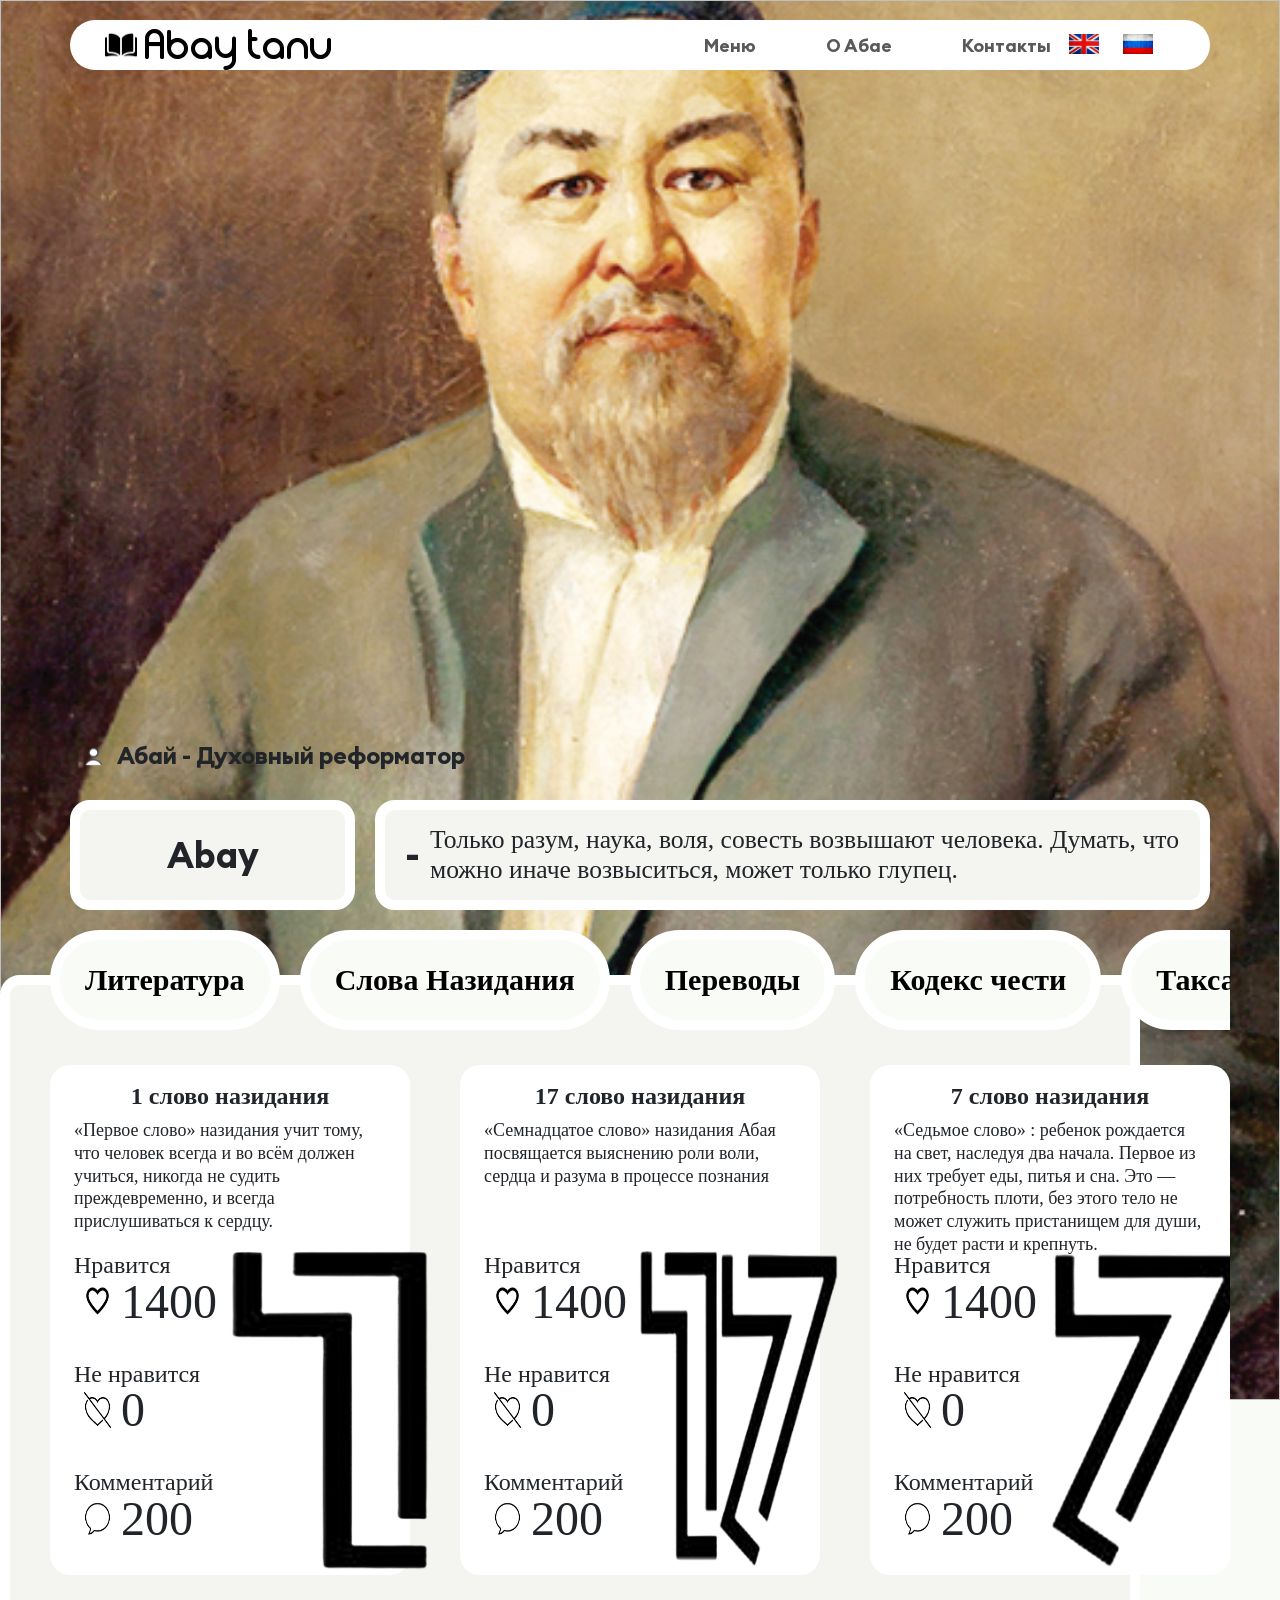
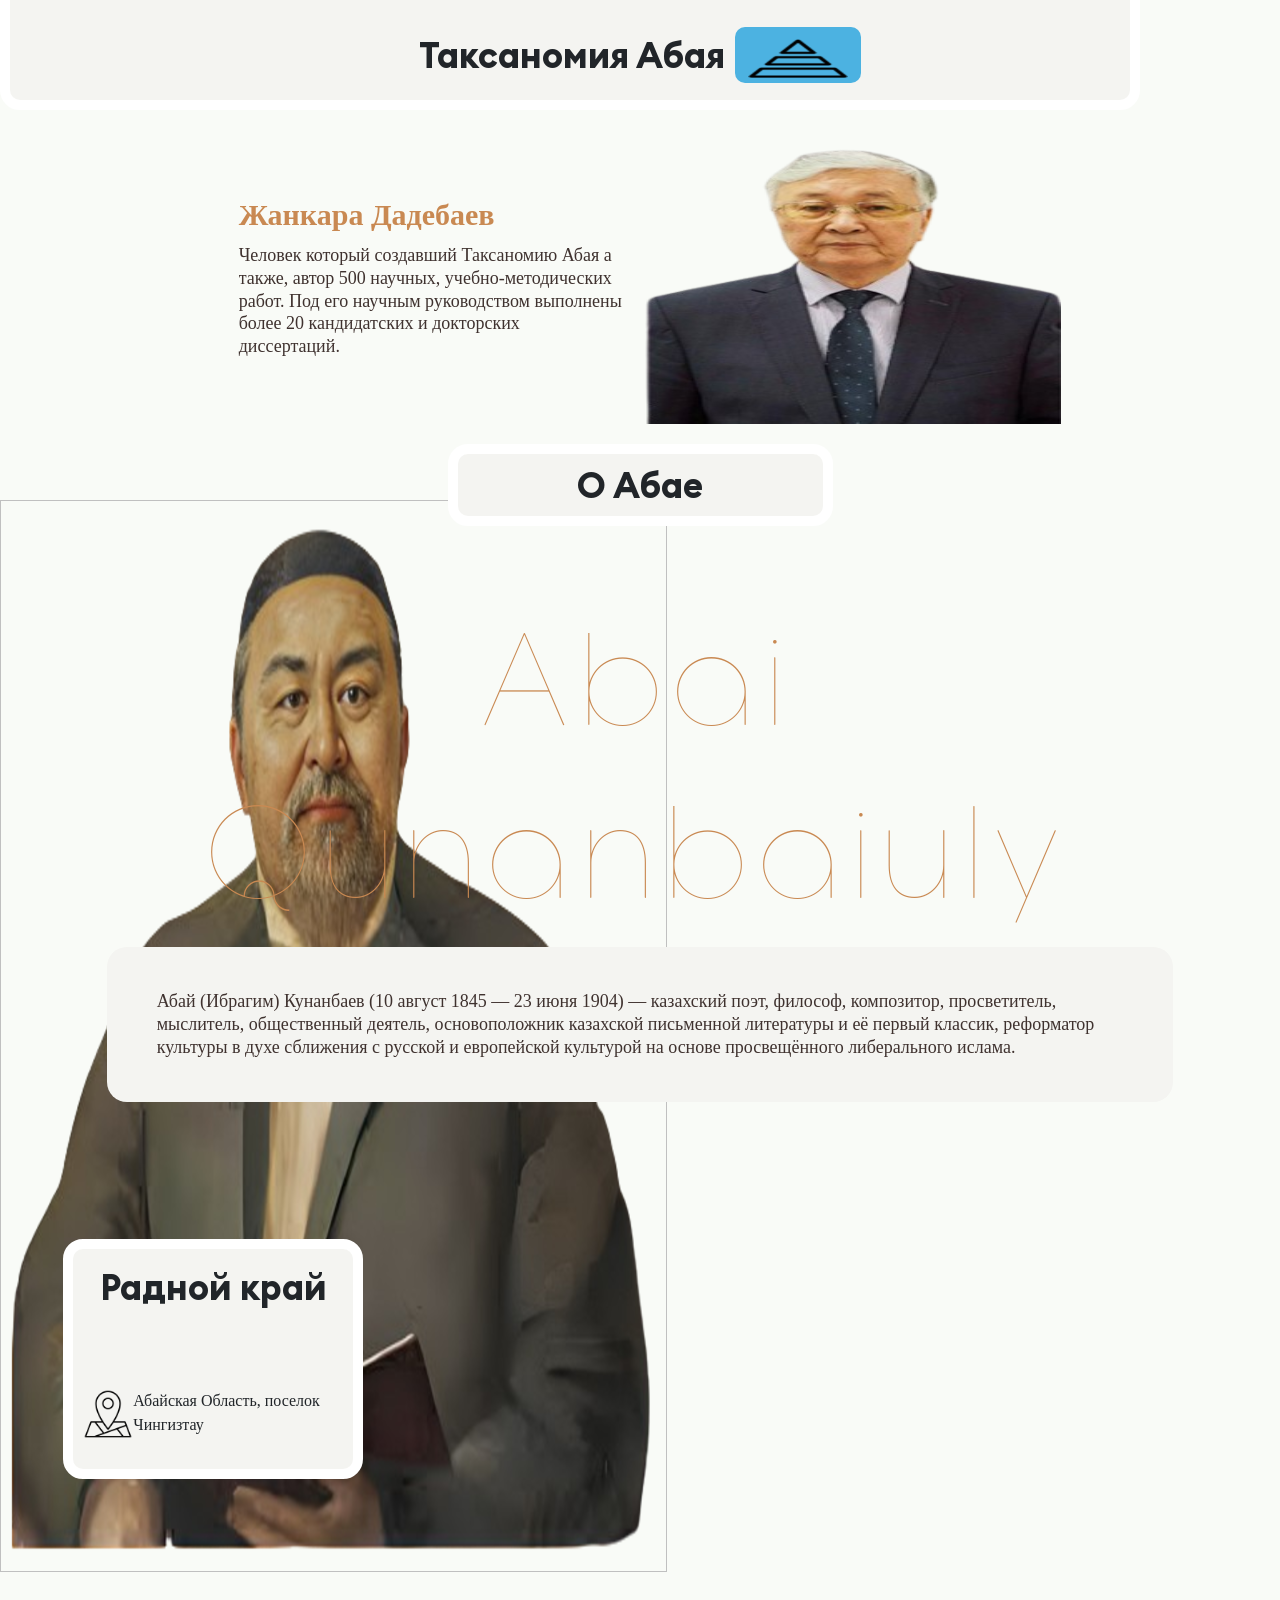
==== index.html @ 6b78b33f "Update index.html" ====
<!DOCTYPE html>
<html lang="en">

<head>
  <meta charset="UTF-8">
  
  <link href="https://cdn.jsdelivr.net/npm/bootstrap@5.1.3/dist/css/bootstrap.min.css" rel="stylesheet" integrity="sha384-1BmE4kWBq78iYhFldvKuhfTAU6auU8tT94WrHftjDbrCEXSU1oBoqyl2QvZ6jIW3" crossorigin="anonymous">
  <script src="https://cdn.jsdelivr.net/npm/bootstrap@5.1.3/dist/js/bootstrap.bundle.min.js" integrity="sha384-ka7Sk0Gln4gmtz2MlQnikT1wXgYsOg+OMhuP+IlRH9sENBO0LRn5q+8nbTov4+1p" crossorigin="anonymous"></script>
  <link rel="stylesheet" href="styles.css">

  <title>Abay tanu</title>
  <link rel="icon" href="images/_logo_.png" type="image/x-icon">
  <link rel="shortcut icon" href="images/_logo_.png" type="image/x-icon">
</head>

<body>
  <header>
    <div class="container">
      <nav class="navbar navbar-expand-lg navbar-light">
        <a class="navbar-brand" href="#">
          <img
            class="d-inline-block align-text-top icon"
            src="images/bubbles.png"
            width="32.4" height="30">
            Abay tanu
        </a>
        <button
          class="navbar-toggler"
          type="button"
          data-bs-toggle="offcanvas"
          data-bs-target="#offcanvasNavbar"
          aria-controls="offcanvasNavbar"
          aria-expanded="false"
          aria-label="Toggle navigation"
          >
          <span class="navbar-toggler-icon"></span>
        </button>
        <div class="offcanvas offcanvas-end" tabindex="-1" id="offcanvasNavbar" aria-labelledby="offcanvasNavbarLabel">
              <div class="offcanvas-header">
                <h5 class="offcanvas-title" id="offcanvasNavbarLabel">Home</h5>
                <button
                  type="button"
                  class="btn-close text-reset"
                  data-bs-dismiss="offcanvas"
                  aria-label="Close"
                >
                </button>
              </div>
              <div class="offcanvas-body">
                <ul class="navbar-nav justify-content-end flex-grow-1 pe-3">
                  <li class="nav-item">
                    <a class="lang nav-link" href="javascript:FunMenuBtn()" id="Menu">Меню</a>
                  </li>
                  <li class="nav-item">
                    <a class="lang nav-link" href="javascript:FunAboutUsBtn()" id="About">О Абае</a>
                  </li>
                  <li class="nav-item">
                    <a class="lang nav-link" href="javascript:FunContacts()" id="Contacts">Контакты</a>
                  </li>
                  <li class="header-item"><button class="translate" id="En" onclick="changeLang(En);"><img src="images/british flag.jpg" height="20px" width="30px"></button></li>
                  <li class="header-item"><button class="translate" id="Ru" onclick="changeLang(Ru);"><img src="images/russian flag.jpg" height="20px" width="30px"></button></li>
                </ul>
              </div>
            </div>
      </nav>
    </div>
    <button type="button" class="btn btn-circle btn-xl" onclick="topFunction()" id="ScrollToTopBtn" ><img src="images/arrow-removebg-preview.png" id="arrow"></button>
  </header>
  <img id="intro-bg">
  <img id="handboba">
  <!--<img id="blob1">
  <img id="blob2">-->
  <main class="margin-b-20">
    <div class="container">
      <div class="d-flex flex-row align-items-center margin-b-20 padding-10">
        <img class="" src="images/bubble_tea.png" width="27px" height="27px">
        <h2 class="lang" id="body_title">Абай - Духовный реформатор</h2>
      </div>
      <div class="d-flex flex-row justify-content-start margin-b-20" style="top: 70px;">
        <h1 class="box col-md-3 d-flex align-items-center justify-content-center padding-0-20 margin-r-20" 	style="height: 110px;" id="Menu"><div class="lang" id="Menu2">Abay</div></h1>
        <div class="box row align-items-center justify-content-between w-100 padding-0-20" style="height: 110px;">
          <div style="display: flex; justify-content: space-between; align-items: center;">
            <div style="display: flex;" id="MyDiv">
              <h1 class="lang" id="now">-</h1><h1 class="lang" id="closed"></h1><h1 class="lang" id="open"></h1>
            </div>
            <h4 class="lang" id="open_hours" style="font-size: 2vw;">Только разум, наука, воля, совесть возвышают человека. Думать, что можно иначе возвыситься, может только глупец.</h4>
          </div>
        </div>
        </div>
      </div>
      <div class="margin-b-20" id="menu_panel">
        <div class="d-flex flex-column align-items-star" style="padding: 0 50px;">
          <div class="d-flex flex-row align-items-start order-0 flex-grow-0 align-self-stretch overflow-scroll margin-b-20">
            <button class="lang text-decoration-none d-flex flex-grow-0 flex-shrink-0 align-items-center text-center button_menu margin-r-20" id="button_NP" type="button">Литература</button>
            <button class="lang text-decoration-none d-flex flex-grow-0 flex-shrink-0 align-items-center text-center button_menu margin-r-20" id="button_MT" type="button">Слова Назидания</button>
            <button class="lang text-decoration-none d-flex flex-grow-0 flex-shrink-0 align-items-center text-center button_menu margin-r-20" id="button_BD" type="button">Переводы</button>
            <button class="lang text-decoration-none d-flex flex-grow-0 flex-shrink-0 align-items-center text-center button_menu margin-r-20" id="button_S" type="button">Кодекс чести</button>
            <button class="lang text-decoration-none d-flex flex-grow-0 flex-shrink-0 align-items-center text-center button_menu margin-r-20" id="button_IT" type="button">Таксаномия</button>
            <button class="lang text-decoration-none d-flex flex-grow-0 flex-shrink-0 align-items-center text-center button_menu" id="button_C" type="button">Интересные факты</button>
          </div>
          <ul class="w-100 overflow-scroll d-flex flex-row align-items-start margin-b-20 flex-grow-0 flex-shrink-0 order-1 align-self-stretch" style="height: 550px; padding: 15px 0">
              <li class="position-relative d-flex flex-column align-items-start item" id="i0">
                <div class="item_details">
                  <h1 class="position-relative align-items-center text-center flex-grow-1 flex-shrink-0 align-self-stretch order-0 name_of_item">1 слово назидания</h1>
                  <p class="position-relative flex-grow-0 flex-shrink-0 align-self-stretch order-1 description_of_item">«Первое слово» назидания учит тому, что человек всегда и во всём должен учиться, никогда не судить преждевременно, и всегда прислушиваться к сердцу.</p>
                </div>
                <div class="position-relative d-flex flex-row align-items-start flex-grow-1 flex-shrink-0 order-1" width="312" height="306">
                  <div class="item_price">
                    <div class="price_details" id="large">
                      <h4 class="text"><div class="lang" id="size_l1">Нравится</div></h4>
                      <h1 class="price"><img id="tenge_image" src="images/tenge_image1.png" height="36" width="27">1400</h1>
                    </div>
                    <div class="price_details" id="medium">
                      <h4 class="text"><div class="lang" id="size_m1">Не нравится</div></h4>
                      <h1 class="price"><img id="tenge_image" src="images/tenge_image2.png" height="36" width="27">0</h1>
                    </div>
                    <div class="price_details" id="bubbles">
                      <h4 class="text"><div class="lang" id="size_b3"><div class="lang" id="size_b3">Комментарий</div></h4>
                      <h1 class="price"><img id="tenge_image" src="images/tenge_image3.png" height="36" width="27">200</h1>
                    </div>
                  </div>
                  <img class="item_image" src="images/item_image1.png" width="200" height="320">
                </div>
              </li>
              <li class="position-relative d-flex flex-column align-items-start item" id="i1">
                <div class="item_details">
                  <h1 class="position-relative align-items-center text-center flex-grow-1 flex-shrink-0 align-self-stretch order-0 name_of_item">17 слово назидания</h1>
                  <p class="position-relative flex-grow-0 flex-shrink-0 align-self-stretch order-1 description_of_item">«Семнадцатое слово» назидания Абая посвящается выяснению роли воли, сердца и разума в процессе познания</p>
                </div>
                <div class="position-relative d-flex flex-row align-items-start flex-grow-1 flex-shrink-0 order-1" width="312" height="306">
                  <div class="item_price">
                    <div class="price_details" id="large">
                      <h4 class="text"><div class="lang" id="size_l1">Нравится</div></h4>
                      <h1 class="price"><img id="tenge_image" src="images/tenge_image1.png" height="36" width="27">1400</h1>
                    </div>
                    <div class="price_details" id="medium">
                      <h4 class="text"><div class="lang" id="size_m1">Не нравится</div></h4>
                      <h1 class="price"><img id="tenge_image" src="images/tenge_image2.png" height="36" width="27">0</h1>
                    </div>
                    <div class="price_details" id="bubbles">
                      <h4 class="text"><div class="lang" id="size_b3"><div class="lang" id="size_b3">Комментарий</div></h4>
                      <h1 class="price"><img id="tenge_image" src="images/tenge_image3.png" height="36" width="27">200</h1>
                    </div>
                  </div>
                  <img class="item_image" src="images/item_image17.png" width="200" height="320">
                </div>
              </li>
              <li class="position-relative d-flex flex-column align-items-start item" id="i2">
                <div class="item_details">
                  <h1 class="position-relative align-items-center text-center flex-grow-1 flex-shrink-0 align-self-stretch order-0 name_of_item">7 слово назидания</h1>
                  <p class="position-relative flex-grow-0 flex-shrink-0 align-self-stretch order-1 description_of_item">«Седьмое слово» : ребенок рождается на свет, наследуя два начала. Первое из них требует еды, питья и сна. Это — потребность плоти, без этого тело не может служить пристанищем для души, не будет расти и крепнуть.</p>
                </div>
                <div class="position-relative d-flex flex-row align-items-start flex-grow-1 flex-shrink-0 order-1" width="312" height="306">
                  <div class="item_price">
                    <div class="price_details" id="large">
                      <h4 class="text"><div class="lang" id="size_l1">Нравится</div></h4>
                      <h1 class="price"><img id="tenge_image" src="images/tenge_image1.png" height="36" width="27">1400</h1>
                    </div>
                    <div class="price_details" id="medium">
                      <h4 class="text"><div class="lang" id="size_m1">Не нравится</div></h4>
                      <h1 class="price"><img id="tenge_image" src="images/tenge_image2.png" height="36" width="27">0</h1>
                    </div>
                    <div class="price_details" id="bubbles">
                      <h4 class="text"><div class="lang" id="size_b3"><div class="lang" id="size_b3">Комментарий</div></h4>
                      <h1 class="price"><img id="tenge_image" src="images/tenge_image3.png" height="36" width="27">200</h1>
                    </div>
                  </div>
                  <img class="item_image" src="images/item_image7.png" width="200" height="320">
                </div>
              </li>
              <li class="position-relative d-flex flex-column align-items-start item" id="i3">
                <div class="item_details">
                  <h1 class="position-relative align-items-center text-center flex-grow-1 flex-shrink-0 align-self-stretch order-0 name_of_item">31 слово назидания</h1>
                  <p class="position-relative flex-grow-0 flex-shrink-0 align-self-stretch order-1 description_of_item">«Тридцать первое слово» назидание рассказывает нам о сути теории поэтапного формирования памяти. Формирование памяти он обусловливает важностью для развития памяти, речи, хорошей учебы</p>
                </div>
                <div class="position-relative d-flex flex-row align-items-start flex-grow-1 flex-shrink-0 order-1" width="312" height="306">
                  <div class="item_price">
                    <div class="price_details" id="large">
                      <h4 class="text"><div class="lang" id="size_l1">Нравится</div></h4>
                      <h1 class="price"><img id="tenge_image" src="images/tenge_image1.png" height="36" width="27">1400</h1>
                    </div>
                    <div class="price_details" id="medium">
                      <h4 class="text"><div class="lang" id="size_m1">Не нравится</div></h4>
                      <h1 class="price"><img id="tenge_image" src="images/tenge_image2.png" height="36" width="27">0</h1>
                    </div>
                    <div class="price_details" id="bubbles">
                      <h4 class="text"><div class="lang" id="size_b3"><div class="lang" id="size_b3">Комментарий</div></h4>
                      <h1 class="price"><img id="tenge_image" src="images/tenge_image3.png" height="36" width="27">200</h1>
                    </div>
                  </div>
                  <img class="item_image" src="images/item_image31.png" width="200" height="320">
                </div>
              </li>
          </ul>
          <div class="margin-b-20 w-100 d-flex flex-row justify-content-center align-items-center flex-grow-0 flex-shrink-0 order-2 align-self-stretch" style="height: 70px;">
            <h1 class="lang" id="order">Таксаномия Абая</h1>
            <a class="d-flex" id="wolt" href="https://www.kaznu.kz/ru/3/news/one/28713/" target="_blank"><img src="images/wolt_logo.png" width="100px" height="46.13px"></a>
          </div>
        </div>
        <div class="container" id="menu_back"></div>
      </div>
      <div class="row w-100 d-flex  flex-row justify-content-center align-items-center margin-b-20">
        <div class="col-lg-4 d-flex flex-column align-items-stretch flex-grow-0 flex-shrink-0 order-0 align-slef-stretch padding-0-20">
          <h1 class="lang bonus_title flex-grow-1 flex-shrink-0 order-0" id="event">Жанкара Дадебаев</h1>
          <p class="lang flex-grow-1 flex-shrink-0 order-1 bonus_description" style="color: #3F322F!important;" id="event_des"> Человек который создавший Таксаномию Абая а также, автор 500 научных, учебно-методических работ. Под его научным руководством выполнены более 20 кандидатских и докторских диссертаций.</p>
        </div>
        <img class="col-lg-4 flex-grow-0 flex-shrink-0 order1" src="images/bonus_card.png" style="width: 416px!important; height: 294px!important;">
      </div>
      <div class="w-100 margin-b-20" style="min-height: 660px;">
        <h1 class="row box d-flex justify-content-center align-items-center mx-auto" style="width: 385px; height: 82px;"><div class="lang" id="AboutUs" style="text-align: center;">О Абае</div></h1>
        <div class="row justify-content-center">
          <h2 class="col-md-10 d-flex flex-row justify-content-center align-items-center text-center" id="slogan">Abai <br> Qunanbaiuly</h2>
          <p class="col-md-10 d-flex flex-row justify-content-center align-items-center" id="about_us_text">
            Абай (Ибрагим) Кунанбаев (10 август 1845 — 23 июня 1904) — казахский поэт, философ, композитор, просветитель, мыслитель, общественный деятель, основоположник казахской письменной литературы и её первый классик, реформатор культуры в духе сближения с русской и европейской культурой на основе просвещённого либерального ислама.</p>
        </div>
      </div>
      <div class="row margin-b-20" id="contacts_panel">
        <div class="col-md-4 position-absolute d-flex flex-column justify-content-center h-100 align-items-center">
          <div class="d-flex flex-column justify-content-between align-items-center box" id="contacts_box">
            <h1 class="d-flex align-items-center flex-grow-0 flex-shrink-0 order-0 align-self-stretcg"><div class="lang" id="Contacts2">Радной край</div></h1>
            <div class="d-flex flex-column align-items-start flex-grow-0 flex-shrink-0 order-1 align-self-stretch">
              <div class="d-flex flex-row align-tems-center flex-grow-0 flex-shrink-0 order-0 align-slef-stretch margin-b-10">
                <img src="images/location.png" width="50" height="50">
                <p class="lang d-flex align-items-center flex-grow-1 order-1 align-self-stretch margin-l-20"><div class="lang" id="adress">Абайская Область, поселок Чингизтау</div></p>
              </div>
              <div class="d-flex flex-row justify-content-center align-items-center flex-grow-0 flex-shrink-0 order-0 align-self-stretch links">
                </div>
              </div>
            </div>
          </div>
        </div>
        <div class="row h-100  overflow-scroll" style="padding-left: 19%;">
          <iframe class="col-md-10"  style="border-radius: 20px;"
                  src="https://yandex.com/map-widget/v1/?um=constructor%3A3c3992d9676e92a17d457e560ae1c58bcb4f4e44032980e55b2a85c342c6e9cd&amp;source=constructor"
          </iframe>
        </div>
      </div>
    </div>
  </main>
  <footer>
    <div class="container">
      <hr id="line1">
      <div class="row d-flex flex-row justify-content-between align-items-center flex-grow-0 flex-shrink-0 order-1 align-self-stretch" style="padding: 0px 41px;">
        <div class="col-lg-4 d-flex flex-column justify-content-between flex-grow-1 flex-shrink-0 order-0 align-self-stretch">
          <a class="flex-grow-0 flex-shrink-0 order-0 brand margin-b-20" href="#">
            <img
              class="d-inline-block align-text-top icon"
              src="images/bubbles-hover.png"
              width="32.4" height="30">
              boba
          </a>
          <div class="d-flex flex-row align-items-center">
            <h2 class="lang" id="inst">Follow us</h2>
            <div class="d-flex flex-row justify-content-between align-items-center flex-grow-0 flex-shrink-0 order-1 align-self-stretch margin-l-20">
              <a class="footer_link"  href="https://www.instagram.com/bobateakz/" target="_blank">
                <img class="footer_icon_link" src="images/instagram.png">
              </a>
            </div>
          </div>
        </div>
        <div class="col-lg-auto row d-flex flex-row justify-content-between align-items-start flex-grow-1 flex-shrink-0 order-1 align-self-stretch">
          <div class="col-md-4 padding-10">
            <h3 class="lang options_title" id="op_hours">Opening hours</h3>
            <div class="options">
              <h4 class="option">
                <div>
                <div class="lalng" id="open_days">Every day</div></br>11:00 - 22:00
                </div>
              </h4>
            </div>
          </div>
          <div class="col-md-4 padding-10">
            <h3 class="lang options_title" id="Contacts3">Contacts</h3>
            <div class="options">
              <h4 class="lang option" id="map">Map</h4>
              <h4 class="option">+7 777 777 77 77</h4>
            </div>
          </div>
          <div class="col-md-4 padding-10">
            <h3 class="lang options_title" id="products">Products</h3>
            <div class="options">
              <h4 class="lang option" id="Menu3">Menu</h4>
              <h4 class="lang option" id="bonuses">Bonuses</h4>
            </div>
          </div>
        </div>
      </div>
      <hr id="line1">
      <h4 class="text-center flex-grow-0 flex-shrink-0 order-3 margin-b-20">Copyright 2022 © boba.kz</h4>
    </div>
    <!--<button style="width: 70px; height: 60px; color: blueviolet;" onclick="doAnything()">Time</button>-->
  </footer>
  <script src="bobajs.js"></script>
  <script src="local.js"></script>
</body>

</html>
---- styles.css ----
@font-face {
	font-family: 'Euclid Circular B';
	src: url(fonts/euclid-circular-b-cufonfonts/Euclid-Circular-B-Bold.ttf) format("truetype");
	font-weight: bold;
	font-style: normal;
}
@font-face {
	font-family: 'Euclid Circular B';
	src: url(fonts/euclid-circular-b-cubonfonts/Euclid-Circular-B-Regular.ttf) format("truetype");
	font-weight: normal;
	font-style: normal;
}
@font-face {
	font-family: 'Euclid Circular B';
	src: url(fonts/euclid-circular-b-cubonfonts/Euclid-Circular-B-SemiBold.ttf) format("truetype");
	font-weight: 600;
	font-style: normal;
}
@font-face {
	font-family: 'Antipasto Pro';
	src: url(fonts/antipasto-pro-cufonfonts-webfont/AntipastoPro-Hairline_trial.woff) format("woff");
	font-weight: 100;
	font-style: normal;
}
@font-face {
	font-family: 'Simple tfb';
	src: url(fonts/simple-tfb.ttf) format("truetype");
	font-weight: normal;
	font-style: normal;
}
h1, h2, h3, h4, h5, h6 {
	margin: 0;
}
h1 {
	font-family: Euclid Circular B;
	font-style: normal;
	font-weight: bold;
	font-size: 36px;
	line-height: 36px;
}
h2 h3 h4{
	font-family: Euclid Circular B;
	font-style: normal;
	font-weight: 600;
	font-size: 18px;
	line-height: 22.82px;
}
ul {
	margin: 0;
	padding: 0;
}
p {
	padding: 0;
	margin: 0;
	font-family: Euclid Circular B;
	font-style: normal;
	font-weight: normal;
	font-size: 18px;
	line-height: 22.82px;
}
/* Custom */
.box {
	background: #F4F4F1;
	box-sizing: border-box;
	border: 10px solid #FFFFFF;
	border-radius: 20px;
}
.margin-b-20 {
	margin-bottom: 20px;
}
.margin-b-10 {
	margin-bottom: 10px;
}
.margin-r-20 {
	margin-right: 20px;
}
.margin-l-20 {
	margin-left: 20px;
}

/* Bootstrap */
.container, .container-fluid, .container-lg, .container-md, .container-sm, .container-xl, .container-xxl {
    width: 100%;
    padding-right: 0;
    padding-left: 0;
    margin-right: auto;
    margin-left: auto;
}
.row>* {
    padding-right: 0;
    padding-left: 0;
}
.row {
    margin-right: 0;
    margin-left: 0;
}
.overflow-scroll::-webkit-scrollbar {
    display: none;
}
.overflow-scroll {
  -ms-overflow-style: none;
  scrollbar-width: none;
}
/* body */
body {
	background: #f9fbf7 !important;
	font-family: 'Euclid Circular B';
}
#intro-bg {
	position: absolute;
	width: 100%;
	height: 1400px;
	background: url(images/background_landing_page.png) center no-repeat;
	background-size: cover;
	z-index: -10;
}
#handboba {
	position: absolute;
	top: 2100px;
	width: 667px;
	height: 1072px;
	background: url(images/ABAI.png) left no-repeat;
	z-index: -10;
}
#blob1 {
	position: absolute;
	left: 1032px;
	top: 2100px;
	width: 693px;
	height: 507px;
	background: url(images/blob1.png);
	z-index: -10;
}
#blob2 {
	position: absolute;
	left: 413px;
	top: 2100px;
	width: 1379px;
	height: 798px	;
	background: url(images/blob2.png);
	z-index: -10;
}

/* Nav */
header {
	margin-top: 20px;
	position: fixed;
	z-index: 10;
	width: 100%;
}
.navbar {
	padding: 10px 35px;
	background: #FFFFFF;
	border-radius: 25px;
}
.navbar-expand-lg .navbar-nav .nav-link {
	padding: 0;
	margin-left: 70px;
	height: 30px;

	font-weight: bold;
	font-size: 18px;
	line-height: 23px;

	display: flex;
	align-items: center;
	text-align: center;
}
.navbar-expand-lg .navbar-nav .nav-link:hover{
	color: #C98952;
}
.navbar-brand {
	padding: 0;
	height: 30px;
	font-family: Simple tfb;
	font-size: 34px;
	line-height: 30px;
}
.navbar_nav	{
	padding: 0;
	font-weight: bold;
	font-size: 18px;
	line-height: 23px;
}
.navbar-toggler {
	padding: 0;
	border: none
}
/*lng buttons*/
.translate{
	background: transparent;
	border: none;
	margin-left: 12px;
}
/* Main */
main	{
	position: relative;
	top: 730px;
}
/* intro */
.padding-0-20 {
	padding: 0 20px;
}
.padding-10 {
	padding: 10px;
}
#body_title {
	position: relative;
	height: 30px;

	font-weight: bold;
	font-size: 24px;
	line-height: 30px;

	margin: 0 10px;
}
#open{
	margin-left: 10px;
	color: #72F38E;
	display: none;
}
#closed{
	margin-left: 10px;
	color: #F37272;
	display: block;
}
#open_hours {
	font-weight: normal;
	font-size: 24px;
	line-height: 30px;
}
/*ScrollToTopBtn*/
#ScrollToTopBtn {
	display: none;
	position: fixed;
	bottom: 20px;
	right: 10px;
	z-index: 99;
	font-size: 18px;
	border: none;
	outline: none;
	background-color: white;
	color: white;
	cursor: pointer;
	padding: 15px;
	border-radius: 4px;
	
	width: 70px;
    height: 70px;
    padding: 10px 16px;
    border-radius: 35px;
    font-size: 24px;
    line-height: 1.33;
  }
  
  #ScrollToTopBtn:hover {
	background-color: #555;
  }
  #arrow{
	position: fixed;
	right: 5px;
	width: 80px;
	height: 80.5px;
	bottom: 13.15px;
  }

/*menu panel */
.button_menu {
	height: 100px;

	font-style: normal;
	font-weight: 600;
	font-size: 30px;
	line-height: 38px;

	padding: 0 25px;

	background: #F9FBF7;
	border: 10px solid #FFFFFF;
	box-sizing: border-box;
	border-radius: 50px;
}
/* items */
.item {
	padding: 16px 24px;
	width: 360px;
	height: 510px;
	background: #FFFFFF;
	border-radius: 20px;
	margin-right: 50px;
}
.item_details {
	flex: none;
	flex-grow: 0;
	margin-bottom: 16px;
}
.name_of_item {
	width: 312px;
	height: 30px;

	font-style: normal;
	font-weight: 600;
	font-size: 24px;
	line-height: 30.43px;

	margin-bottom: 8px;
}
.description_of_item {
	width: 312px;
	height: 116px;
}
.item_price {
	display: flex;
	flex-direction: column;
	align-items: flex-start;
	justify-content: space-between;

	width: 150px;
	height: 285px;

	flex: none;
	order: 0;
	flex-grow: 0;
	margin-right: 5px;
}
.price_details {
	display: flex;
	flex-direction: column;
	align-items: flex-start;
        justify-content: space-between;
	width: 150px;
}
.text {
	width: 100%;
	height: 23px;

	display: flex;
	align-items: center;
	flex: none;
	order: 0;
	align-items: stretch;
	flex-grow: 1;

	margin-bottom: 9px;
}
.price {
	height: 36px;
	margin-left: 10px;

	font-style: normal;
	font-weight: normal;
	font-size: 48px;
	line-height: 61px;
	display: flex;
	align-items: center;

	flex: none;
	order: 1;
	flex-grow: 1;
	align-self: stretch;
}
#tenge_image {
	flex: none;
	order: 0;
	margin-right: 10px;
}#tenge_image1 {
	flex: none;
	order: 0;
	margin-right: 10px;
}#tenge_image2 {
	flex: none;
	order: 0;
	margin-right: 10px;
}
#tenge_image3 {
	flex: none;
	order: 0;
	margin-right: 10px;
}
#plus {
	flex: none;
	order: 0;
	margin-right: 10px;
}
.item_image {
	flex: none;
	order: 1;
	flex-grow: 0;
}
#wolt {
	padding: 5px 13px;
	box-sizing: border-box;
	background: #4CB2E1;
	border-radius: 10px;
	margin-left: 10px;
}
#menu_back{
	position: absolute;
	height: 735px;
	top: 245px;

	background: #F4F4F1;
	border: 10px solid #FFFFFF;
	box-sizing: border-box;
	border-radius: 20px;
	z-index: -1;
}

/*bonuses_panel*/
.bonus_title {
	font-style: normal;
	font-weight: 600;
	font-size: 30px;
	line-height: 38px;
	color: #C98952;
	margin-bottom: 10px;
}

/*abouts us panel*/
#slogan {
	margin-top: 100px;

	max-height:286px;

	font-family: Antipasto Pro;
	font-style: normal;
	font-weight: 100;
	font-size: 144px;
	letter-spacing: 0.1em;

	color: #C98952;
}
#about_us_text {
	margin-top: 35px;
	padding: 20px 50px;
	min-height: 155px;

	color: #3F322F;

	background: #F4F4F1;
	border-radius: 20px;
}

/* contacts panel */
#contacts_panel {
	position: relative;
	height: 470px;

	margin-bottom: 20px;
	order: 4;
}
#contacts_box {
	padding: 20px 10px;

	width: 300px;
	height: 240px;
	z-index: 1;
}
.icon_link{
	height: 30px;
	width: 30px;
}

/* footer panel*/
footer {
	position: relative;
	top: 730px;
	width: 100%;

	display: flex;
	flex-direction: column;
	align-items: center;

	color: #fff;
	background: #3F322F;
}
.brand {
	color: #C98952;
	padding: 0;
	height: 30px;
	font-family: Simple tfb;
	font-size: 34px;
	line-height: 30px;
	text-decoration: none;
}
.brand:hover {
    	color: #C98952!important;
}

.footer_link {
	display: flex;
	flex-direction: row;
	align-items: flex-start;
	padding: 5px;

	box-sizing: content-box;
	width: 25px;
	height: 25px;

	background: #FFFFFF;
	border-radius: 17.5px;
}
.footer_icon_link{
	height: 25px;
	width: 25px;
}
.options_title {
	flex: none;
	order: 0;
	flex-grow: 1;
	margin-bottom: 10px;
}
.options {
	display: flex;
	flex-direction: column;
	align-items: flex-start;
	padding-left: 10px;

	flex: none;
	order: 1;
	flex-grow: 1;
}
.option{
	display: flex;
	align-items: center;
	text-align: left;

	flex: none;
	order: 0;
	flex-grow: 0;
	margin-bottom: 10px;
}
#line1 {
	flex: none;
	align-self: stretch;

	margin: 18px 0;
	height: 4px;
	color: #F9FBF7;
}
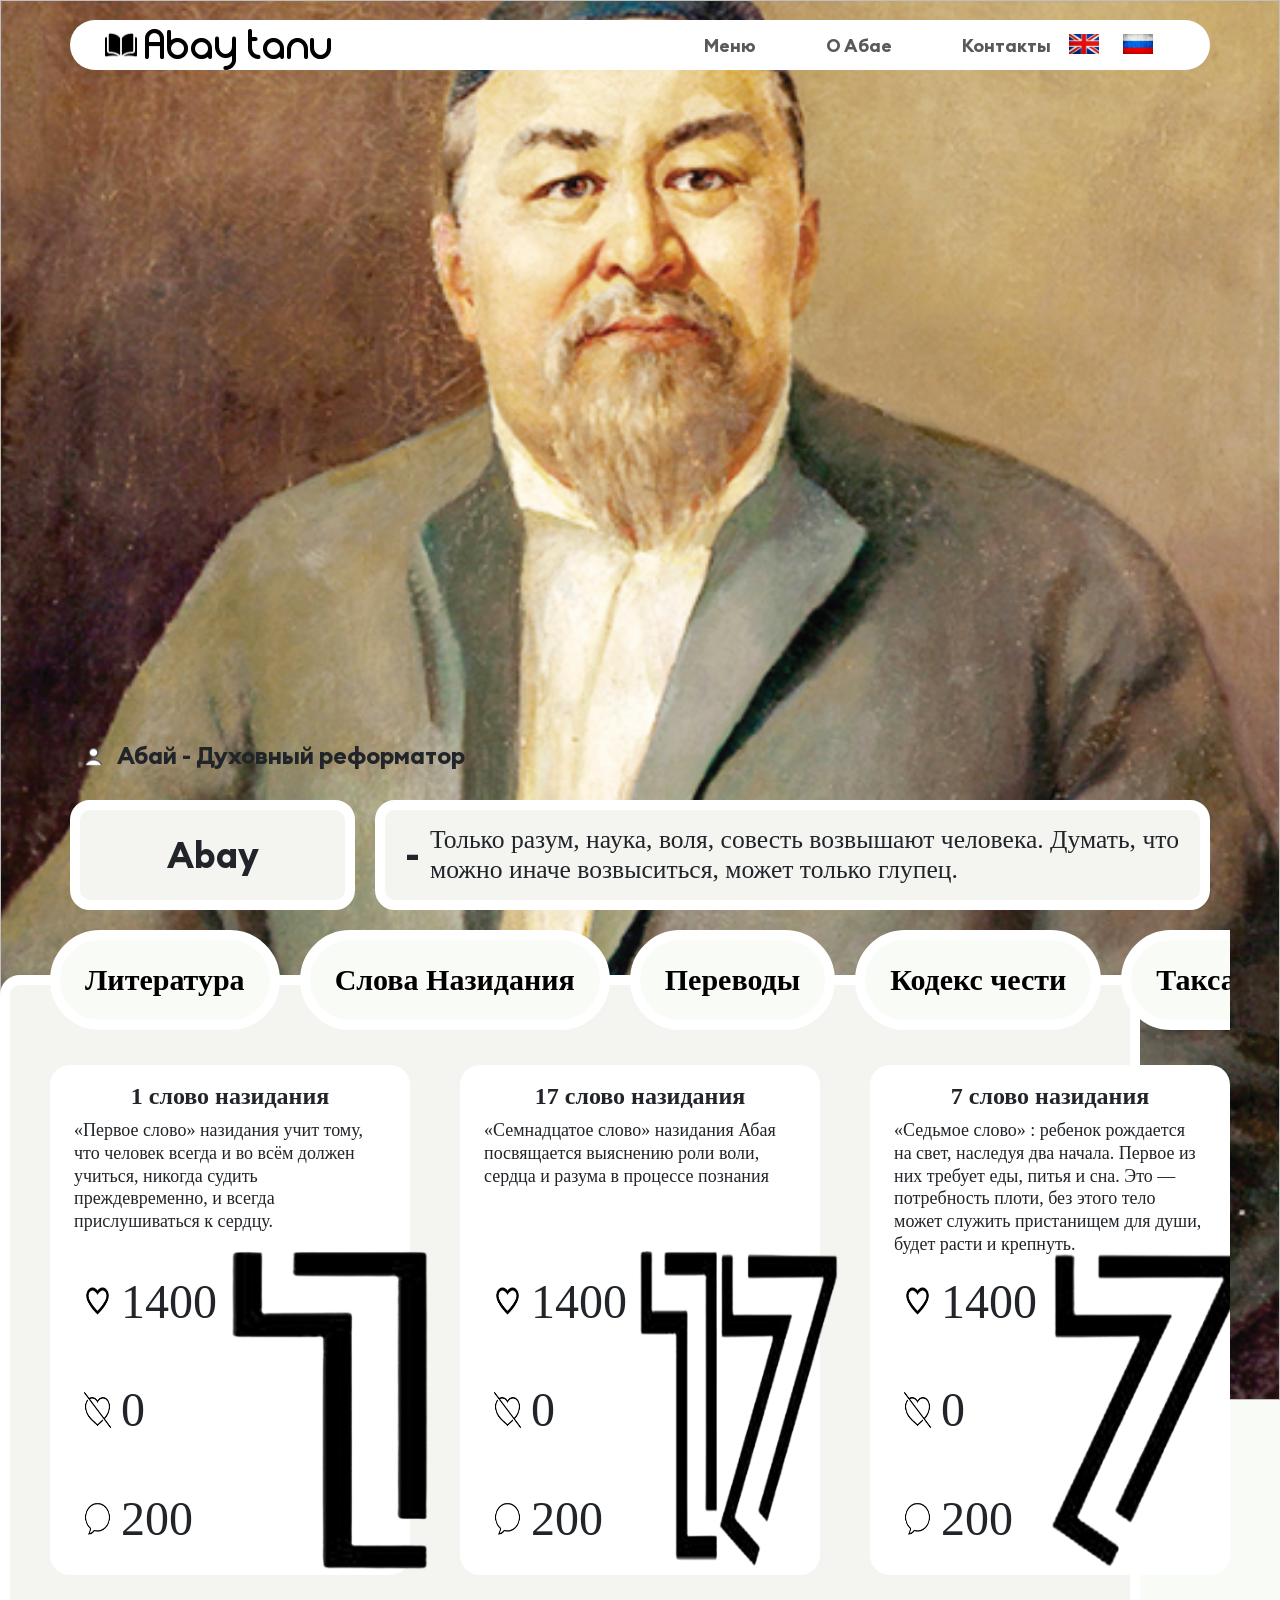
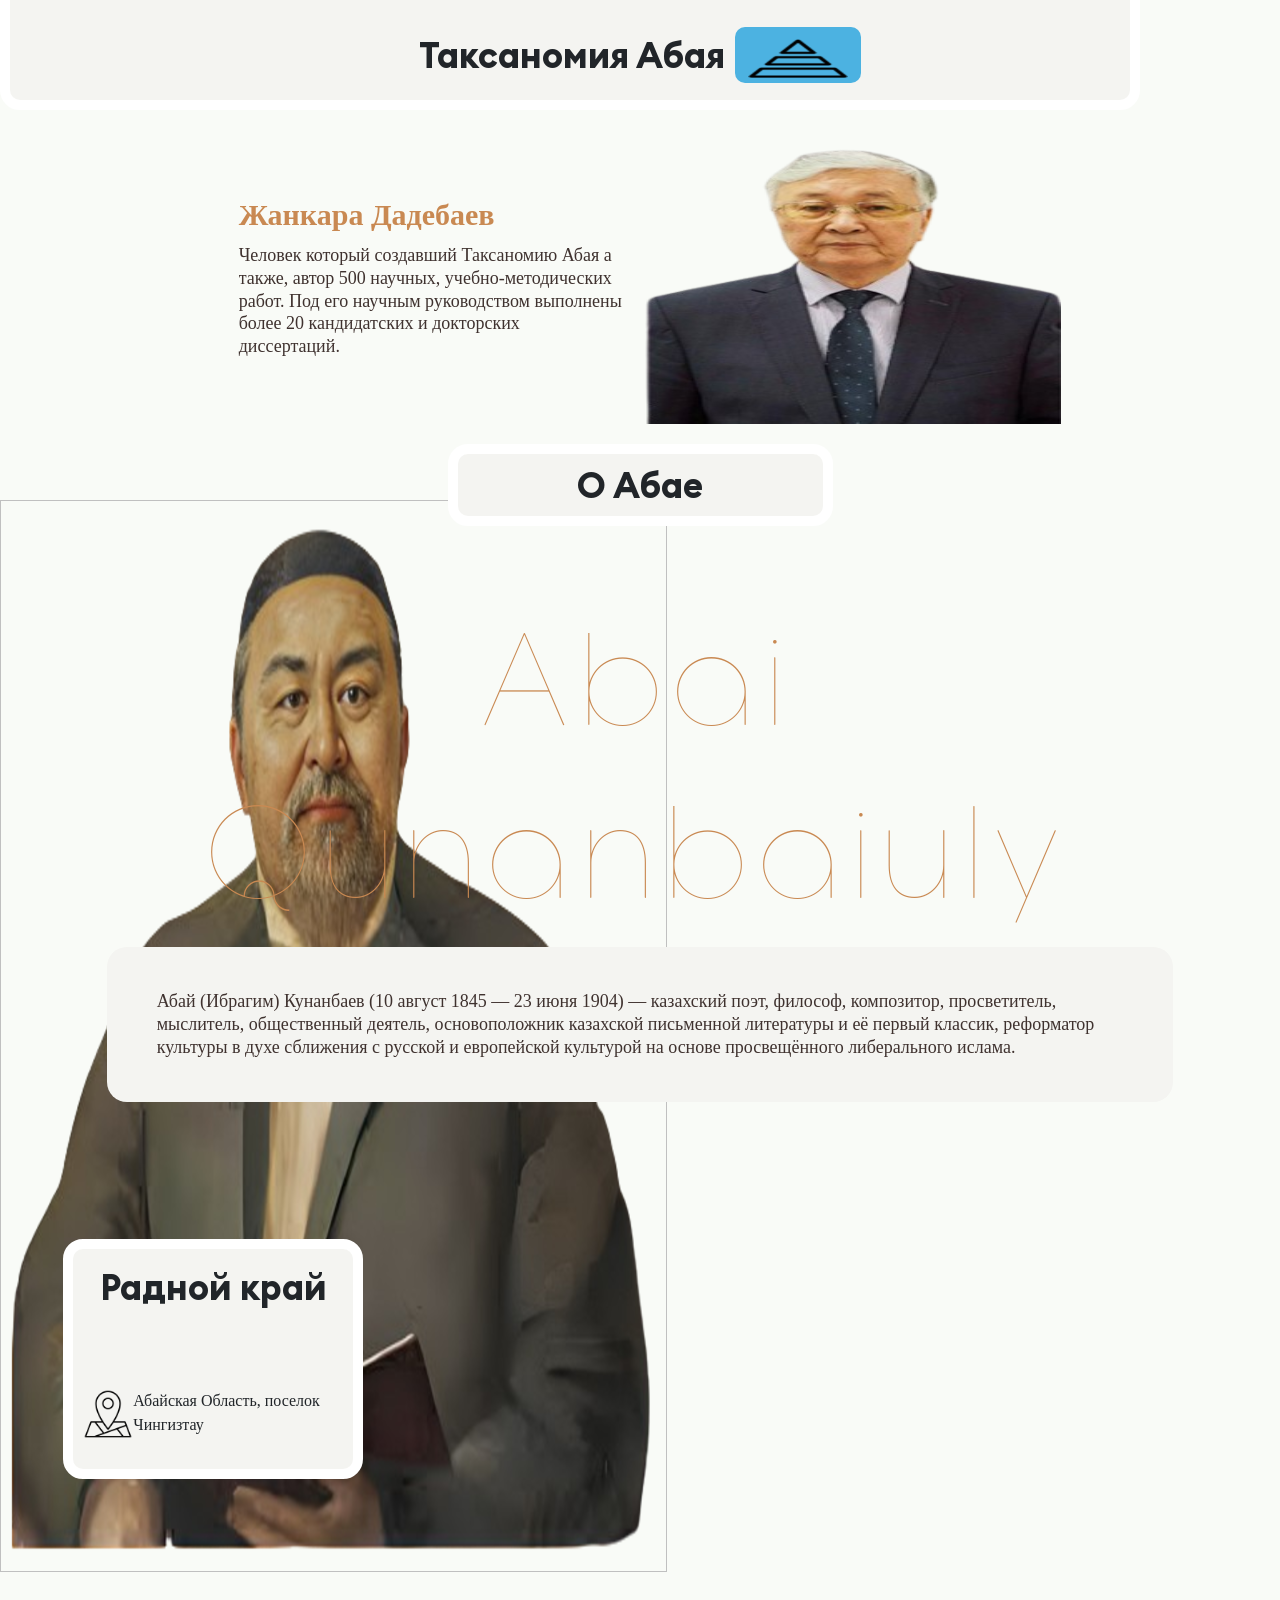
==== commit ddde1ebb: "Update index.html" ====
--- a/index.html
+++ b/index.html
@@ -102,20 +102,20 @@
               <li class="position-relative d-flex flex-column align-items-start item" id="i0">
                 <div class="item_details">
                   <h1 class="position-relative align-items-center text-center flex-grow-1 flex-shrink-0 align-self-stretch order-0 name_of_item">1 слово назидания</h1>
-                  <p class="position-relative flex-grow-0 flex-shrink-0 align-self-stretch order-1 description_of_item">«Первое слово» назидания учит тому, что человек всегда и во всём должен учиться, никогда не судить преждевременно, и всегда прислушиваться к сердцу.</p>
-                </div>
-                <div class="position-relative d-flex flex-row align-items-start flex-grow-1 flex-shrink-0 order-1" width="312" height="306">
-                  <div class="item_price">
-                    <div class="price_details" id="large">
-                      <h4 class="text"><div class="lang" id="size_l1">Нравится</div></h4>
-                      <h1 class="price"><img id="tenge_image" src="images/tenge_image1.png" height="36" width="27">1400</h1>
-                    </div>
-                    <div class="price_details" id="medium">
-                      <h4 class="text"><div class="lang" id="size_m1">Не нравится</div></h4>
-                      <h1 class="price"><img id="tenge_image" src="images/tenge_image2.png" height="36" width="27">0</h1>
-                    </div>
-                    <div class="price_details" id="bubbles">
-                      <h4 class="text"><div class="lang" id="size_b3"><div class="lang" id="size_b3">Комментарий</div></h4>
+                  <p class="position-relative flex-grow-0 flex-shrink-0 align-self-stretch order-1 description_of_item">«Первое слово» назидания учит тому, что человек всегда и во всём должен учиться, никогда судить преждевременно, и всегда прислушиваться к сердцу.</p>
+                </div>
+                <div class="position-relative d-flex flex-row align-items-start flex-grow-1 flex-shrink-0 order-1" width="312" height="306">
+                  <div class="item_price">
+                    <div class="price_details" id="large">
+                      <h4 class="text"><div class="lang" id="size_l1"></div></h4>
+                      <h1 class="price"><img id="tenge_image" src="images/tenge_image1.png" height="36" width="27">1400</h1>
+                    </div>
+                    <div class="price_details" id="medium">
+                      <h4 class="text"><div class="lang" id="size_m1"></div></h4>
+                      <h1 class="price"><img id="tenge_image" src="images/tenge_image2.png" height="36" width="27">0</h1>
+                    </div>
+                    <div class="price_details" id="bubbles">
+                      <h4 class="text"><div class="lang" id="size_b3"><div class="lang" id="size_b3"></div></h4>
                       <h1 class="price"><img id="tenge_image" src="images/tenge_image3.png" height="36" width="27">200</h1>
                     </div>
                   </div>
@@ -130,15 +130,15 @@
                 <div class="position-relative d-flex flex-row align-items-start flex-grow-1 flex-shrink-0 order-1" width="312" height="306">
                   <div class="item_price">
                     <div class="price_details" id="large">
-                      <h4 class="text"><div class="lang" id="size_l1">Нравится</div></h4>
-                      <h1 class="price"><img id="tenge_image" src="images/tenge_image1.png" height="36" width="27">1400</h1>
-                    </div>
-                    <div class="price_details" id="medium">
-                      <h4 class="text"><div class="lang" id="size_m1">Не нравится</div></h4>
-                      <h1 class="price"><img id="tenge_image" src="images/tenge_image2.png" height="36" width="27">0</h1>
-                    </div>
-                    <div class="price_details" id="bubbles">
-                      <h4 class="text"><div class="lang" id="size_b3"><div class="lang" id="size_b3">Комментарий</div></h4>
+                      <h4 class="text"><div class="lang" id="size_l1"></div></h4>
+                      <h1 class="price"><img id="tenge_image" src="images/tenge_image1.png" height="36" width="27">1400</h1>
+                    </div>
+                    <div class="price_details" id="medium">
+                      <h4 class="text"><div class="lang" id="size_m1"></div></h4>
+                      <h1 class="price"><img id="tenge_image" src="images/tenge_image2.png" height="36" width="27">0</h1>
+                    </div>
+                    <div class="price_details" id="bubbles">
+                      <h4 class="text"><div class="lang" id="size_b3"><div class="lang" id="size_b3"></div></h4>
                       <h1 class="price"><img id="tenge_image" src="images/tenge_image3.png" height="36" width="27">200</h1>
                     </div>
                   </div>
@@ -148,20 +148,20 @@
               <li class="position-relative d-flex flex-column align-items-start item" id="i2">
                 <div class="item_details">
                   <h1 class="position-relative align-items-center text-center flex-grow-1 flex-shrink-0 align-self-stretch order-0 name_of_item">7 слово назидания</h1>
-                  <p class="position-relative flex-grow-0 flex-shrink-0 align-self-stretch order-1 description_of_item">«Седьмое слово» : ребенок рождается на свет, наследуя два начала. Первое из них требует еды, питья и сна. Это — потребность плоти, без этого тело не может служить пристанищем для души, не будет расти и крепнуть.</p>
-                </div>
-                <div class="position-relative d-flex flex-row align-items-start flex-grow-1 flex-shrink-0 order-1" width="312" height="306">
-                  <div class="item_price">
-                    <div class="price_details" id="large">
-                      <h4 class="text"><div class="lang" id="size_l1">Нравится</div></h4>
-                      <h1 class="price"><img id="tenge_image" src="images/tenge_image1.png" height="36" width="27">1400</h1>
-                    </div>
-                    <div class="price_details" id="medium">
-                      <h4 class="text"><div class="lang" id="size_m1">Не нравится</div></h4>
-                      <h1 class="price"><img id="tenge_image" src="images/tenge_image2.png" height="36" width="27">0</h1>
-                    </div>
-                    <div class="price_details" id="bubbles">
-                      <h4 class="text"><div class="lang" id="size_b3"><div class="lang" id="size_b3">Комментарий</div></h4>
+                  <p class="position-relative flex-grow-0 flex-shrink-0 align-self-stretch order-1 description_of_item">«Седьмое слово» : ребенок рождается на свет, наследуя два начала. Первое из них требует еды, питья и сна. Это — потребность плоти, без этого тело может служить пристанищем для души, будет расти и крепнуть.</p>
+                </div>
+                <div class="position-relative d-flex flex-row align-items-start flex-grow-1 flex-shrink-0 order-1" width="312" height="306">
+                  <div class="item_price">
+                    <div class="price_details" id="large">
+                      <h4 class="text"><div class="lang" id="size_l1"></div></h4>
+                      <h1 class="price"><img id="tenge_image" src="images/tenge_image1.png" height="36" width="27">1400</h1>
+                    </div>
+                    <div class="price_details" id="medium">
+                      <h4 class="text"><div class="lang" id="size_m1"></div></h4>
+                      <h1 class="price"><img id="tenge_image" src="images/tenge_image2.png" height="36" width="27">0</h1>
+                    </div>
+                    <div class="price_details" id="bubbles">
+                      <h4 class="text"><div class="lang" id="size_b3"><div class="lang" id="size_b3"></div></h4>
                       <h1 class="price"><img id="tenge_image" src="images/tenge_image3.png" height="36" width="27">200</h1>
                     </div>
                   </div>
@@ -176,15 +176,15 @@
                 <div class="position-relative d-flex flex-row align-items-start flex-grow-1 flex-shrink-0 order-1" width="312" height="306">
                   <div class="item_price">
                     <div class="price_details" id="large">
-                      <h4 class="text"><div class="lang" id="size_l1">Нравится</div></h4>
-                      <h1 class="price"><img id="tenge_image" src="images/tenge_image1.png" height="36" width="27">1400</h1>
-                    </div>
-                    <div class="price_details" id="medium">
-                      <h4 class="text"><div class="lang" id="size_m1">Не нравится</div></h4>
-                      <h1 class="price"><img id="tenge_image" src="images/tenge_image2.png" height="36" width="27">0</h1>
-                    </div>
-                    <div class="price_details" id="bubbles">
-                      <h4 class="text"><div class="lang" id="size_b3"><div class="lang" id="size_b3">Комментарий</div></h4>
+                      <h4 class="text"><div class="lang" id="size_l1"></div></h4>
+                      <h1 class="price"><img id="tenge_image" src="images/tenge_image1.png" height="36" width="27">1400</h1>
+                    </div>
+                    <div class="price_details" id="medium">
+                      <h4 class="text"><div class="lang" id="size_m1"></div></h4>
+                      <h1 class="price"><img id="tenge_image" src="images/tenge_image2.png" height="36" width="27">0</h1>
+                    </div>
+                    <div class="price_details" id="bubbles">
+                      <h4 class="text"><div class="lang" id="size_b3"><div class="lang" id="size_b3"></div></h4>
                       <h1 class="price"><img id="tenge_image" src="images/tenge_image3.png" height="36" width="27">200</h1>
                     </div>
                   </div>
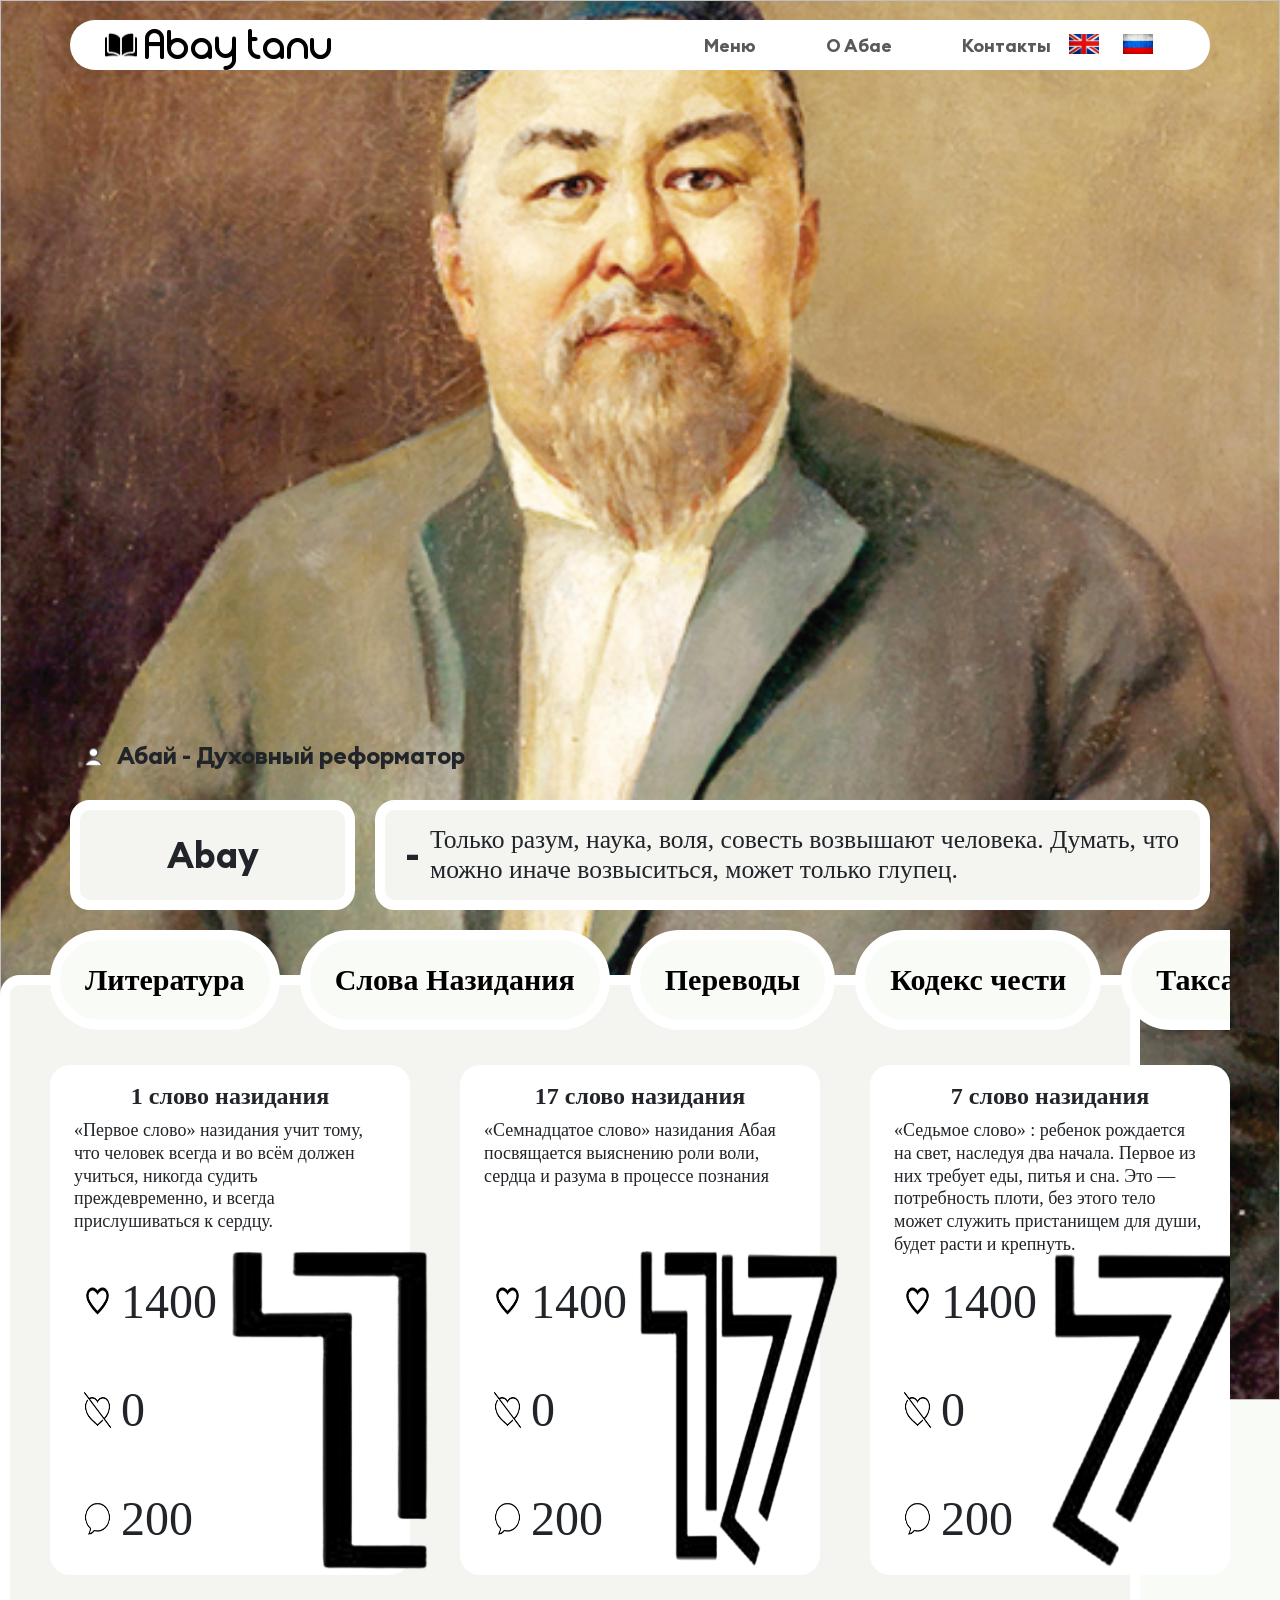
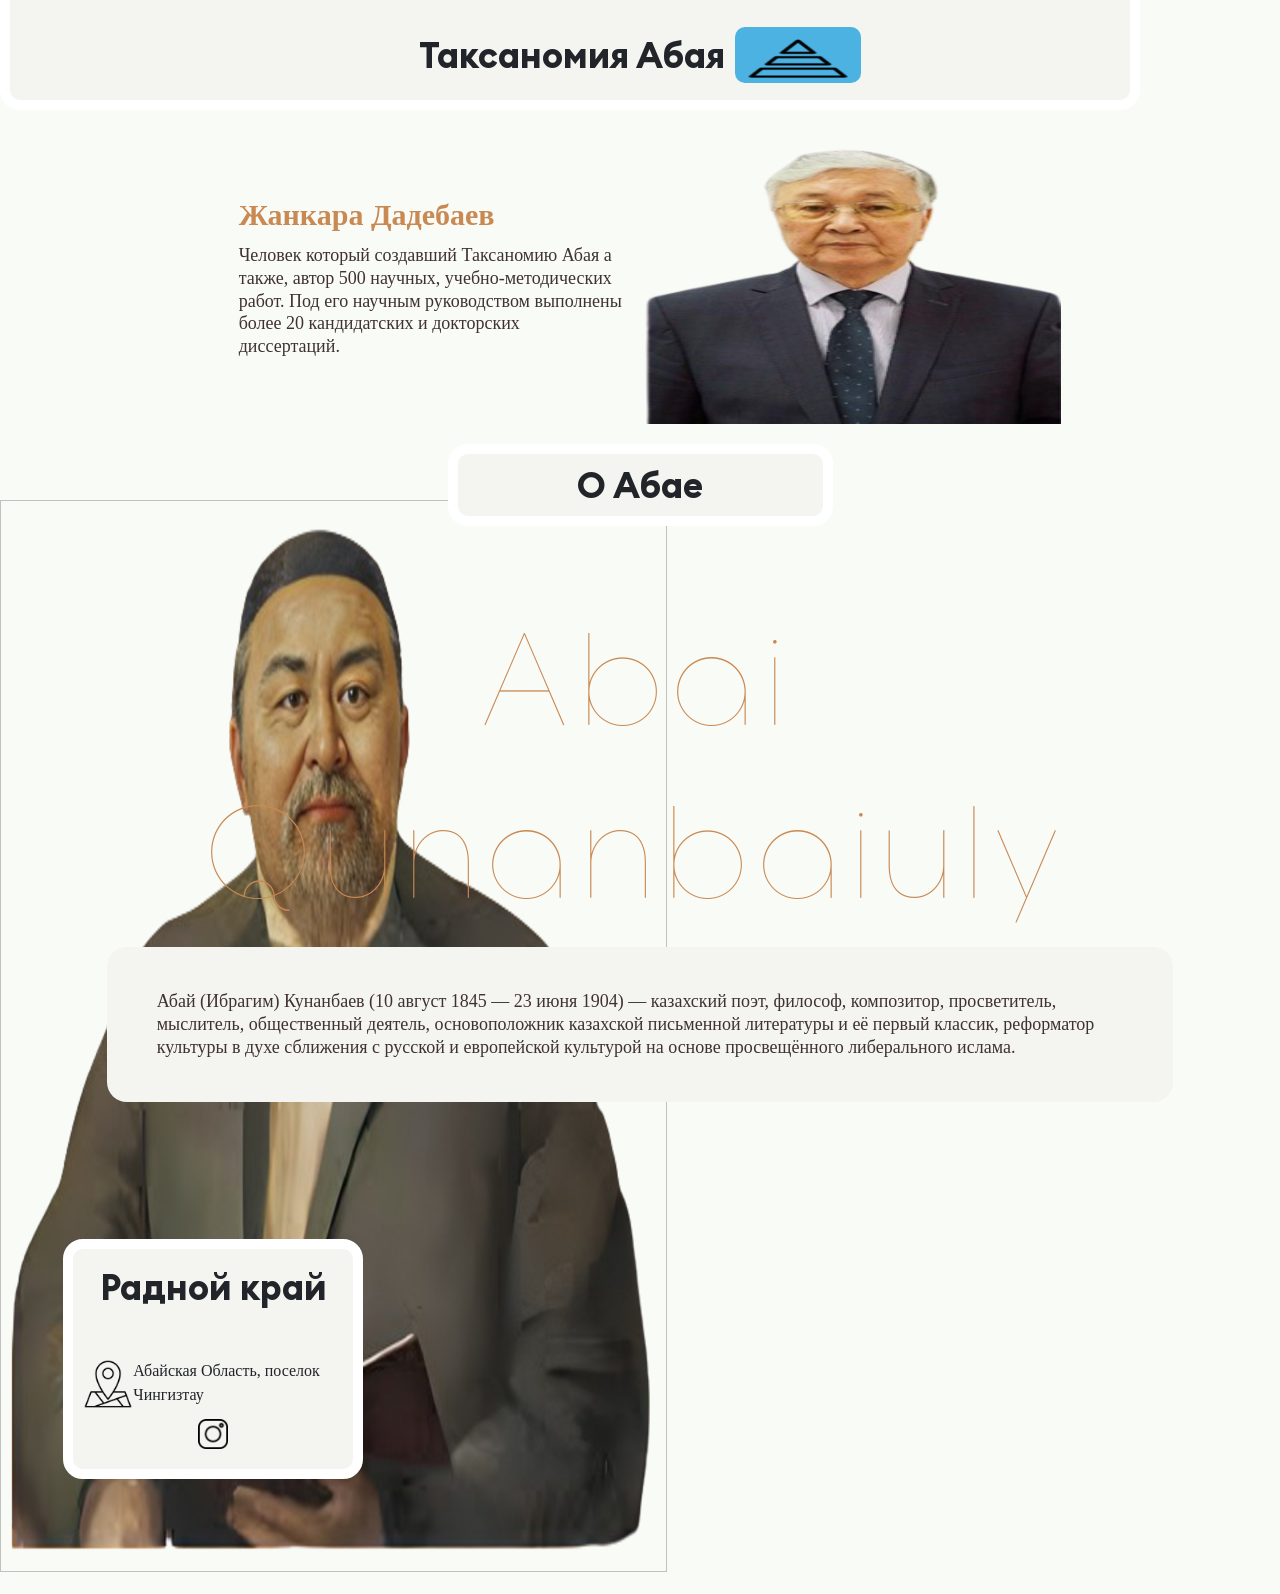
==== commit b9abc404: "Update index.html" ====
--- a/index.html
+++ b/index.html
@@ -224,7 +224,7 @@
                 <p class="lang d-flex align-items-center flex-grow-1 order-1 align-self-stretch margin-l-20"><div class="lang" id="adress">Абайская Область, поселок Чингизтау</div></p>
               </div>
               <div class="d-flex flex-row justify-content-center align-items-center flex-grow-0 flex-shrink-0 order-0 align-self-stretch links">
-                </div>
+                <a href="https://www.instagram.com/bobateakz/" target="_blank"><img class="icon_link" src="images/instagram.png"></a>
               </div>
             </div>
           </div>
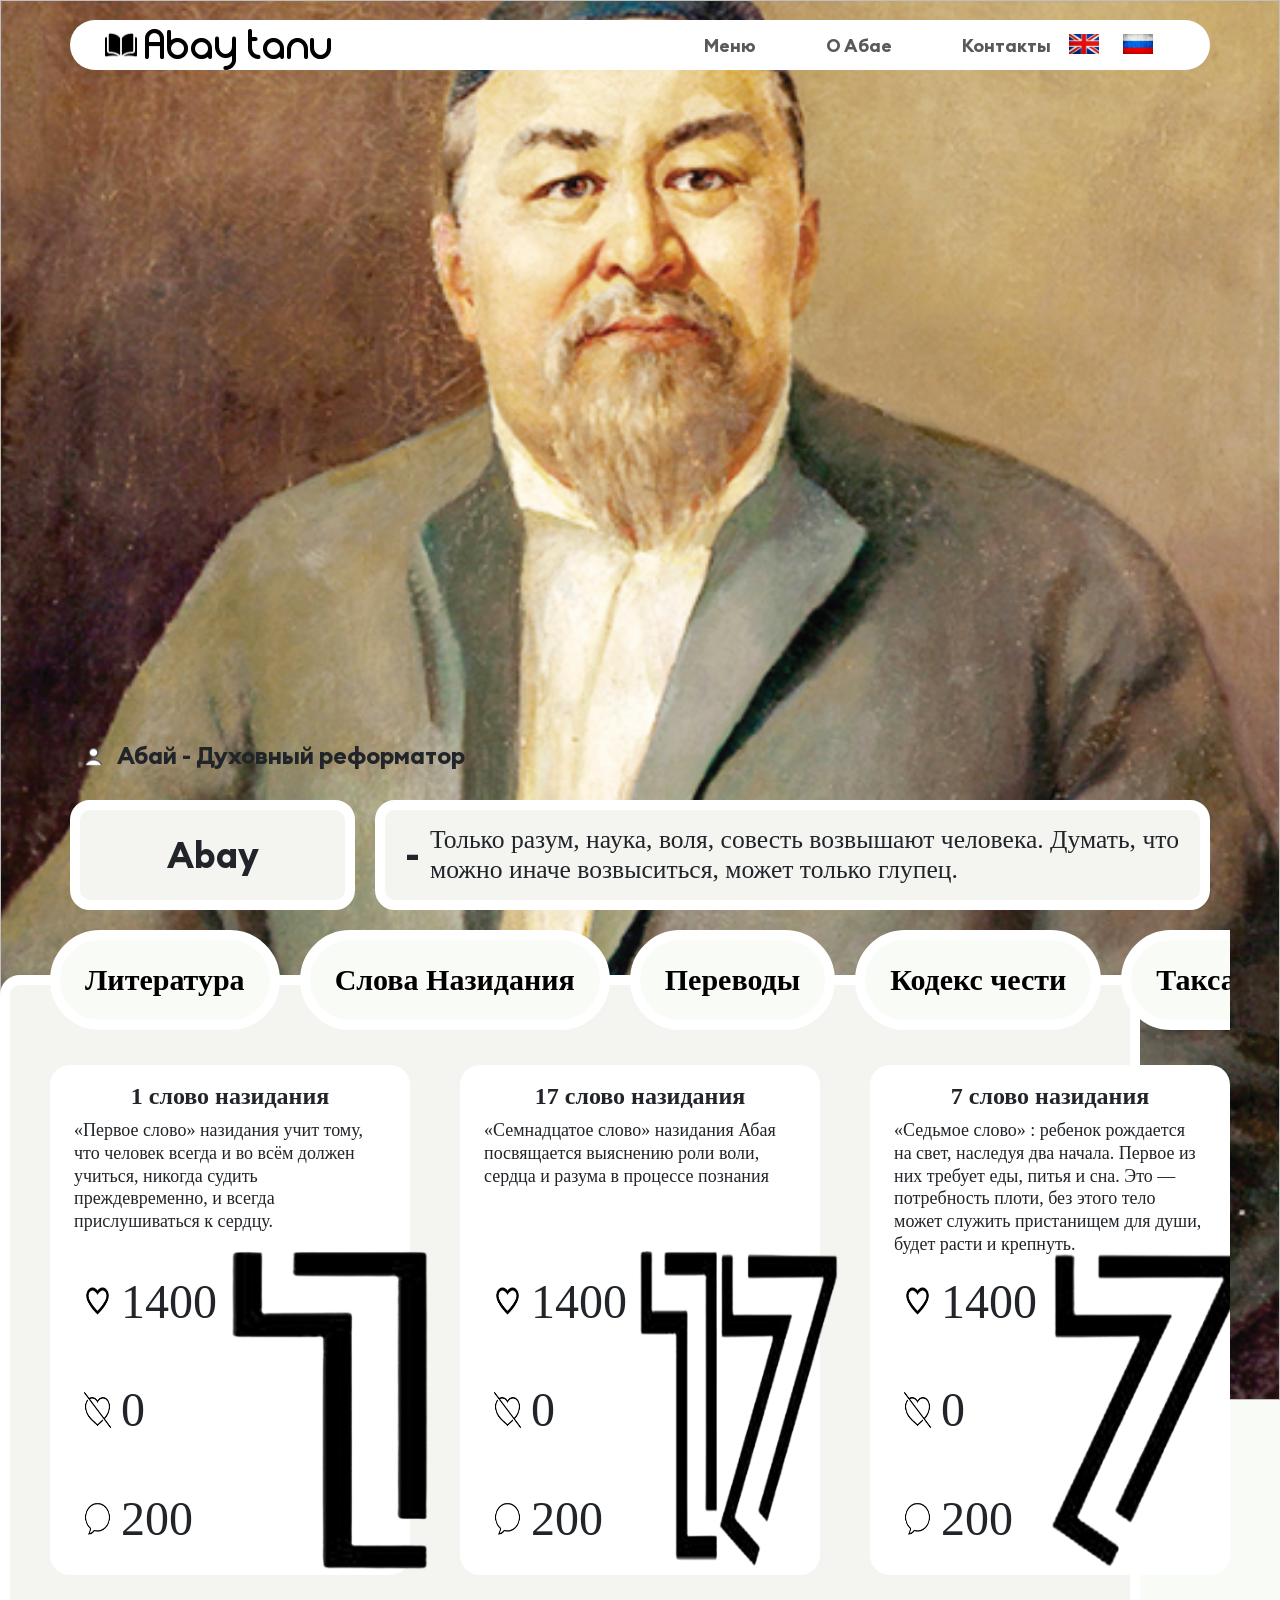
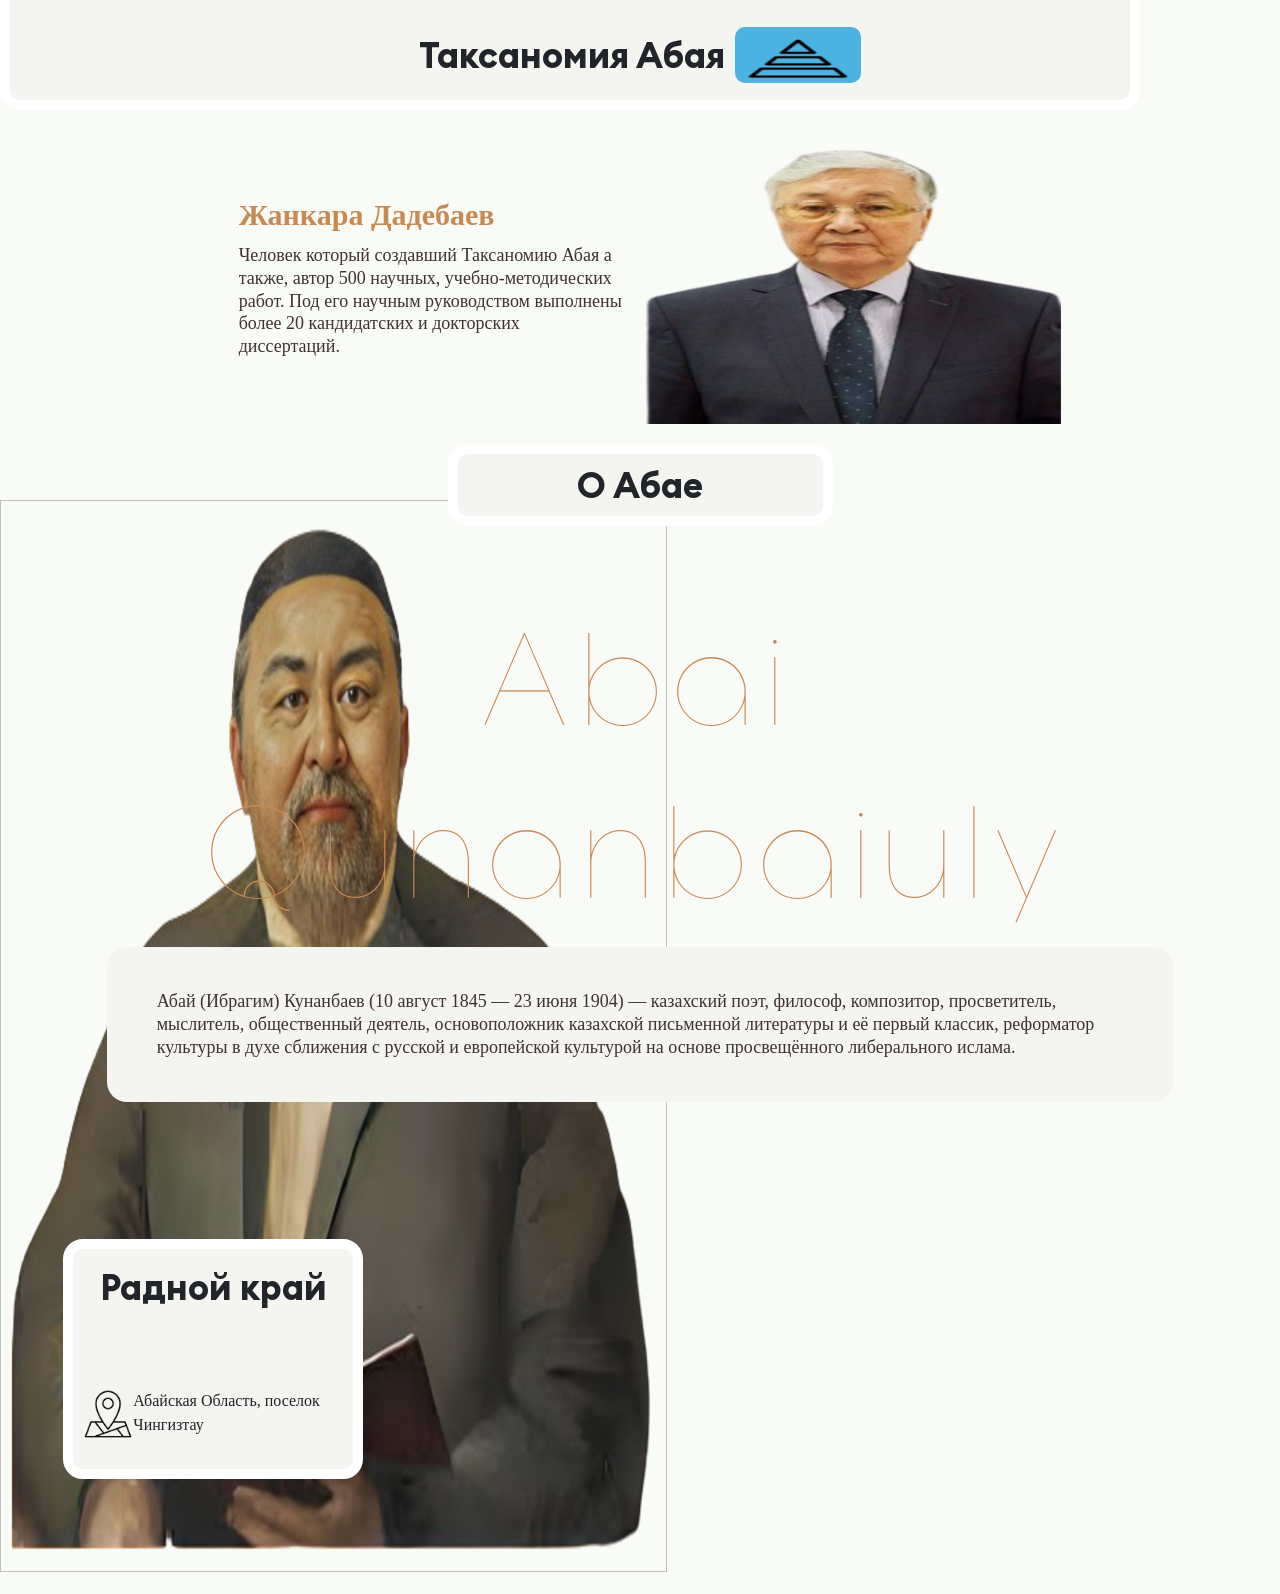
==== commit 66d9dd31: "Update index.html" ====
--- a/index.html
+++ b/index.html
@@ -224,7 +224,6 @@
                 <p class="lang d-flex align-items-center flex-grow-1 order-1 align-self-stretch margin-l-20"><div class="lang" id="adress">Абайская Область, поселок Чингизтау</div></p>
               </div>
               <div class="d-flex flex-row justify-content-center align-items-center flex-grow-0 flex-shrink-0 order-0 align-self-stretch links">
-                <a href="https://www.instagram.com/bobateakz/" target="_blank"><img class="icon_link" src="images/instagram.png"></a>
               </div>
             </div>
           </div>
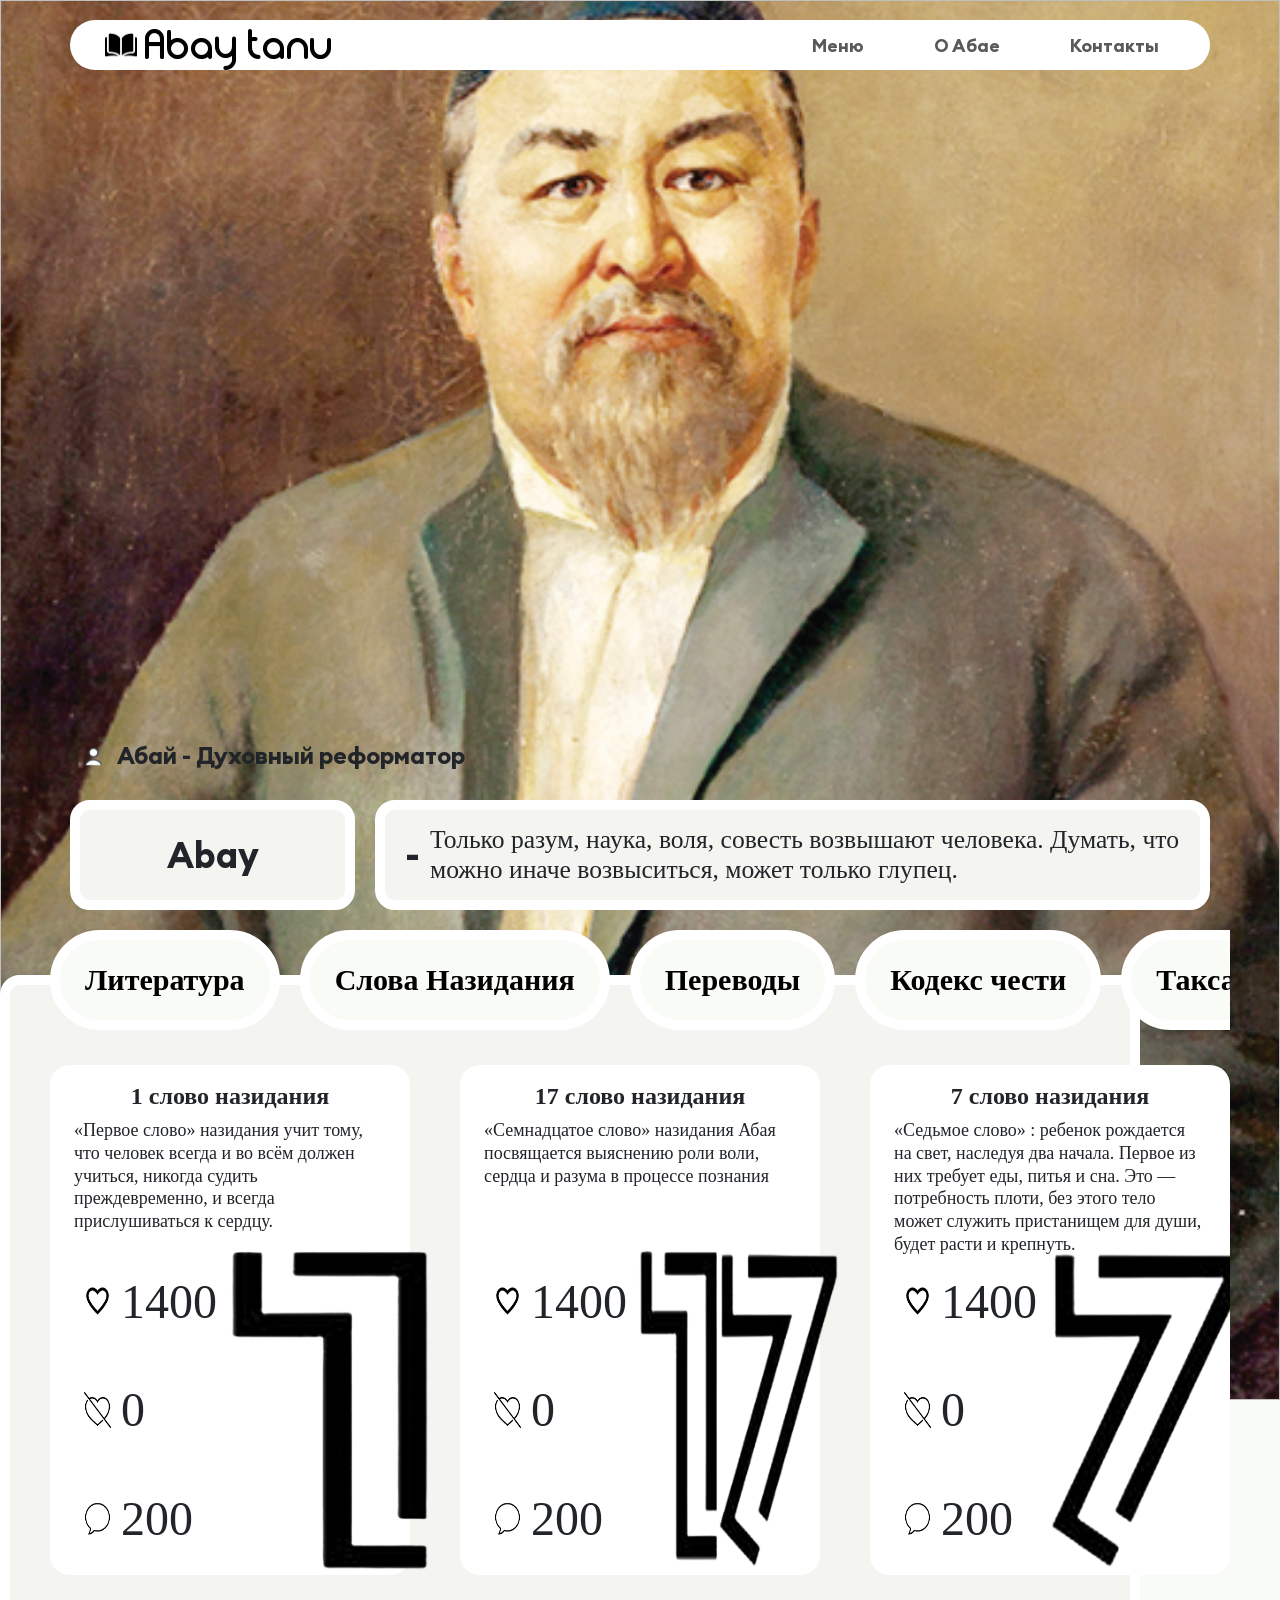
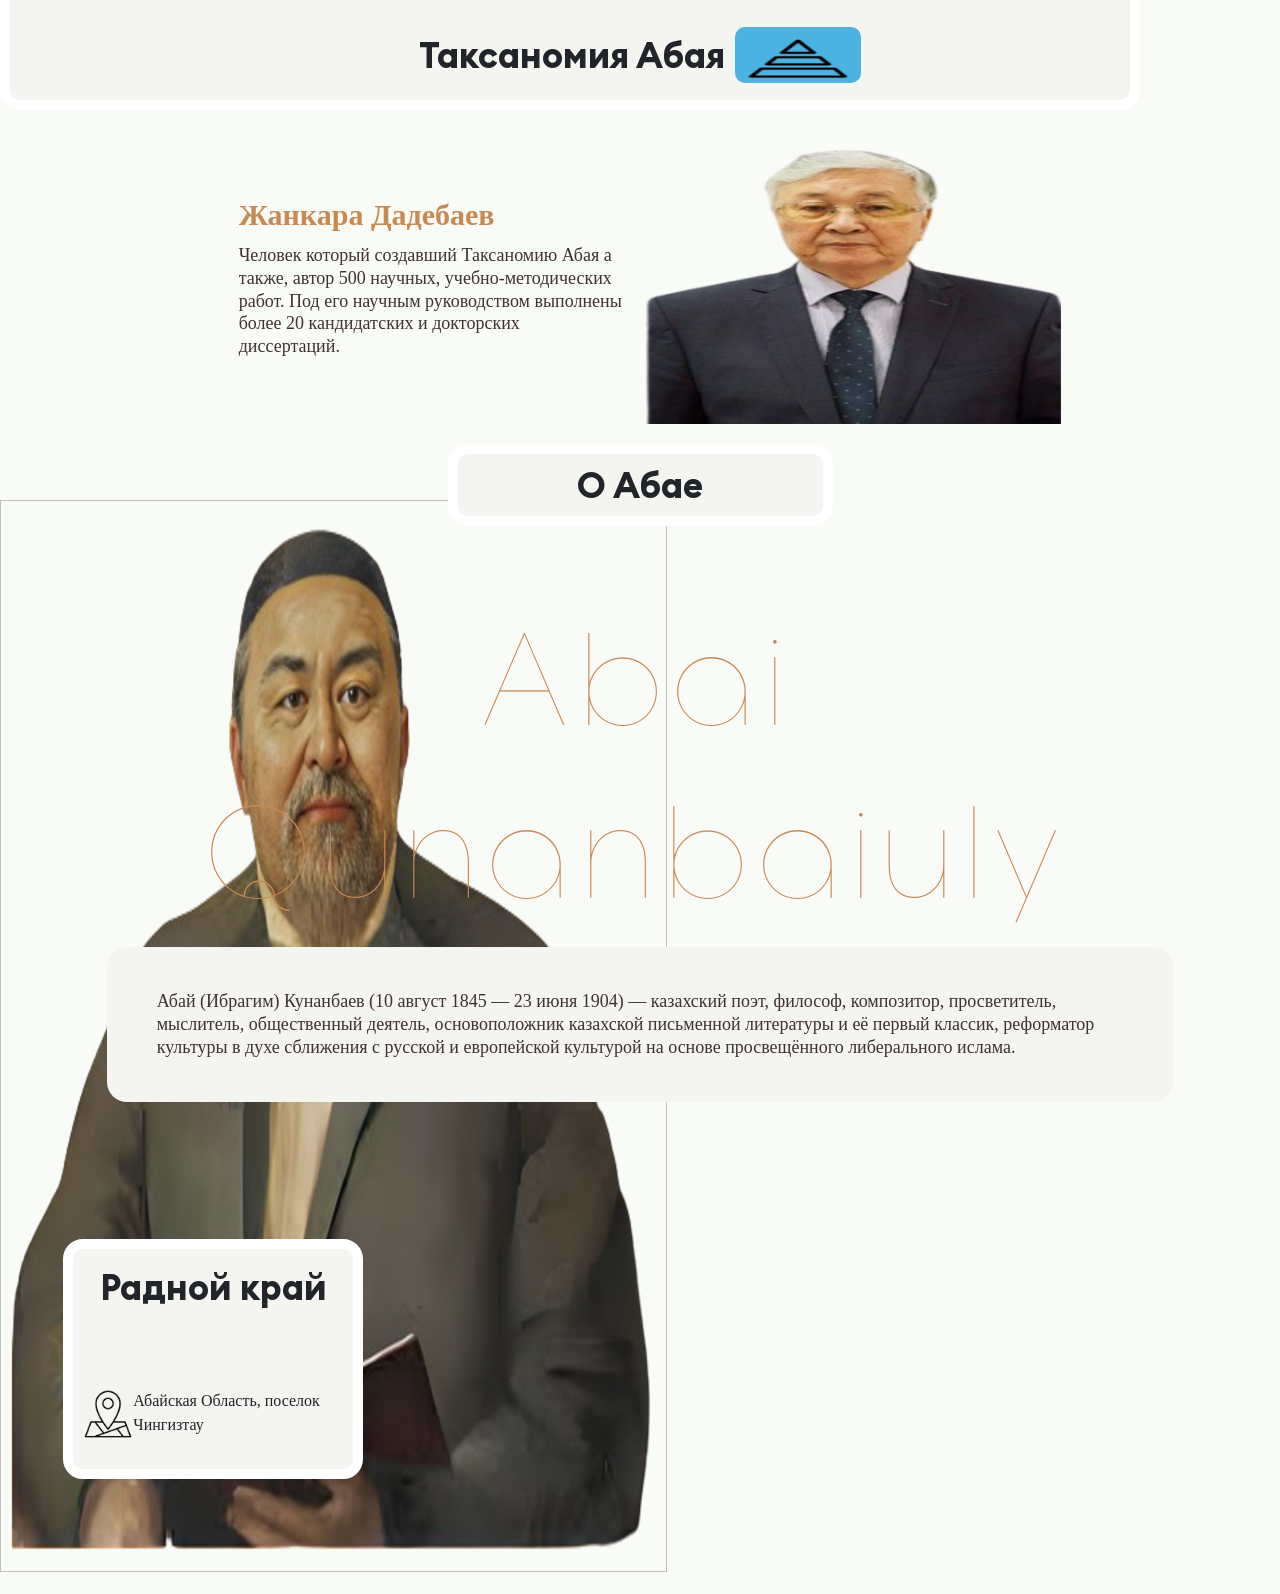
==== commit 2e9f3373: "Update index.html" ====
--- a/index.html
+++ b/index.html
@@ -57,8 +57,6 @@
                   <li class="nav-item">
                     <a class="lang nav-link" href="javascript:FunContacts()" id="Contacts">Контакты</a>
                   </li>
-                  <li class="header-item"><button class="translate" id="En" onclick="changeLang(En);"><img src="images/british flag.jpg" height="20px" width="30px"></button></li>
-                  <li class="header-item"><button class="translate" id="Ru" onclick="changeLang(Ru);"><img src="images/russian flag.jpg" height="20px" width="30px"></button></li>
                 </ul>
               </div>
             </div>
--- a/styles.css
+++ b/styles.css
@@ -363,19 +363,6 @@
 	flex: none;
 	order: 0;
 	margin-right: 10px;
-}#tenge_image1 {
-	flex: none;
-	order: 0;
-	margin-right: 10px;
-}#tenge_image2 {
-	flex: none;
-	order: 0;
-	margin-right: 10px;
-}
-#tenge_image3 {
-	flex: none;
-	order: 0;
-	margin-right: 10px;
 }
 #plus {
 	flex: none;
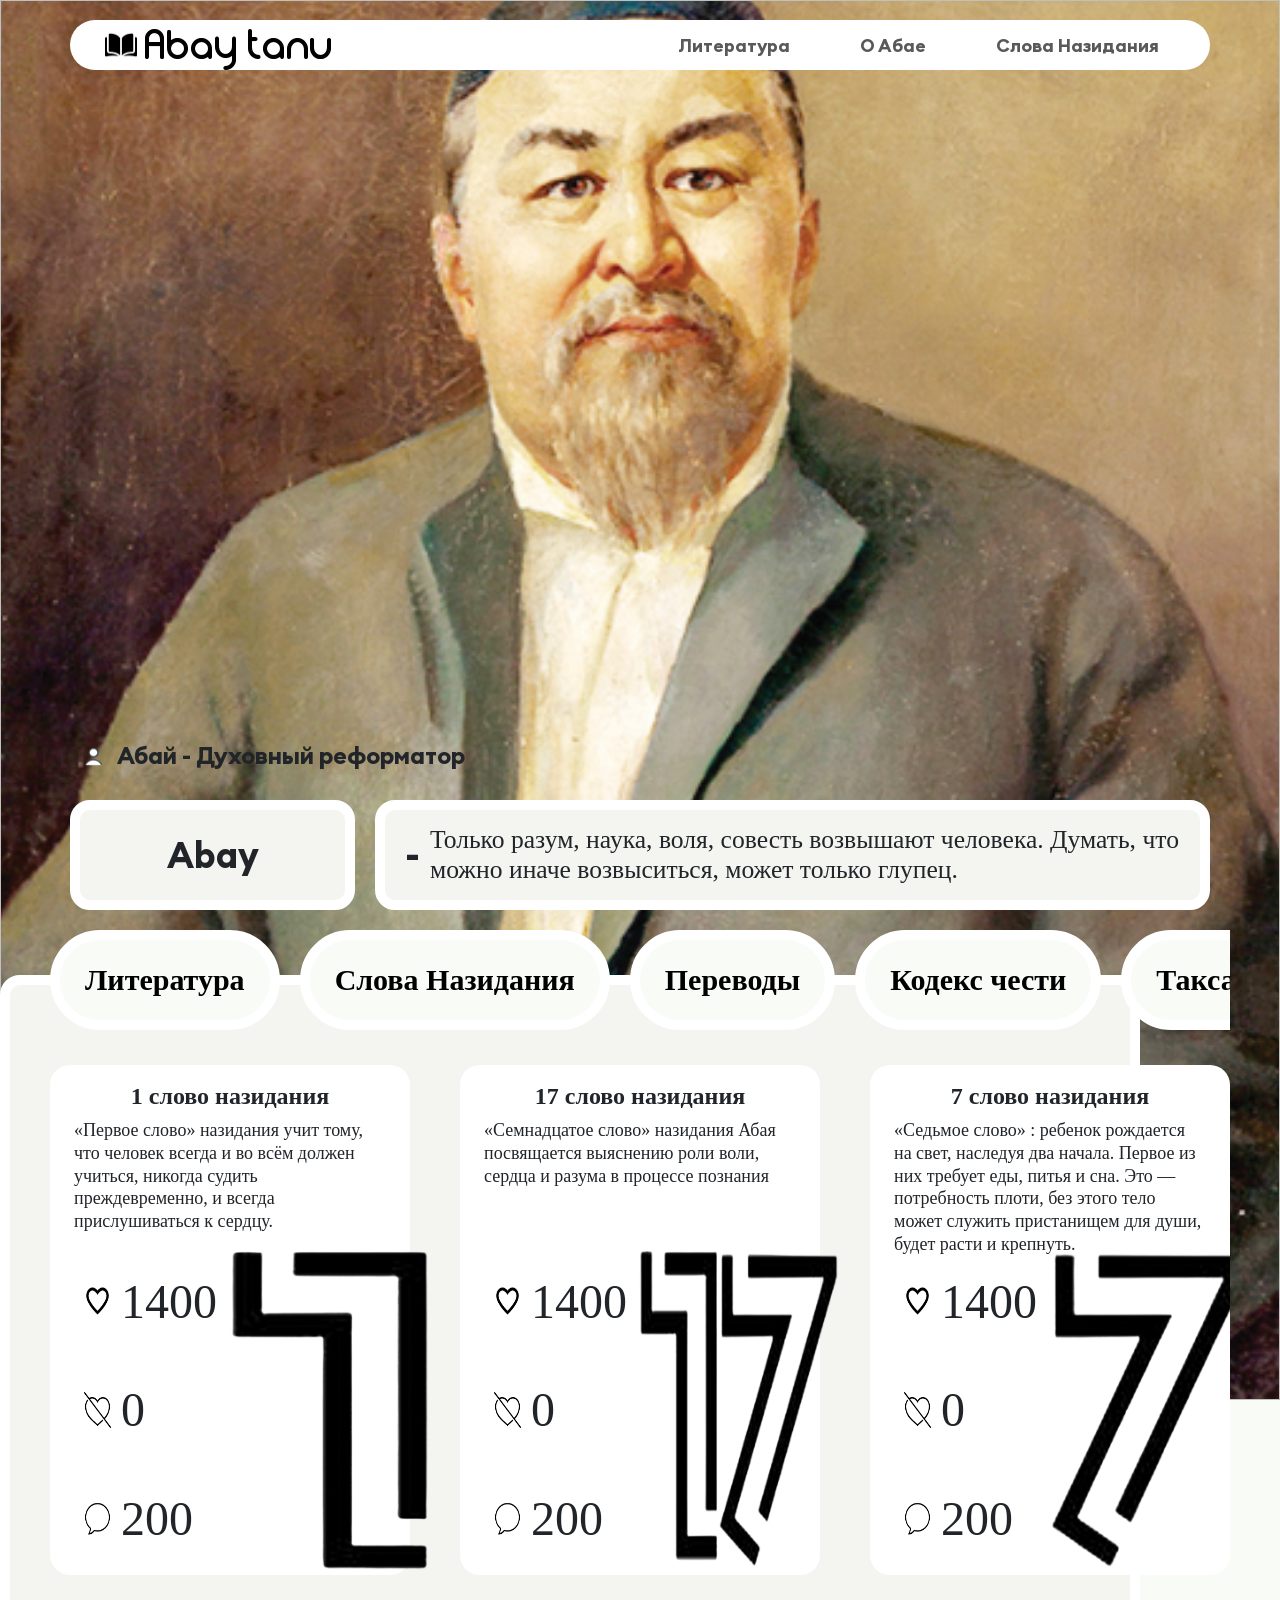
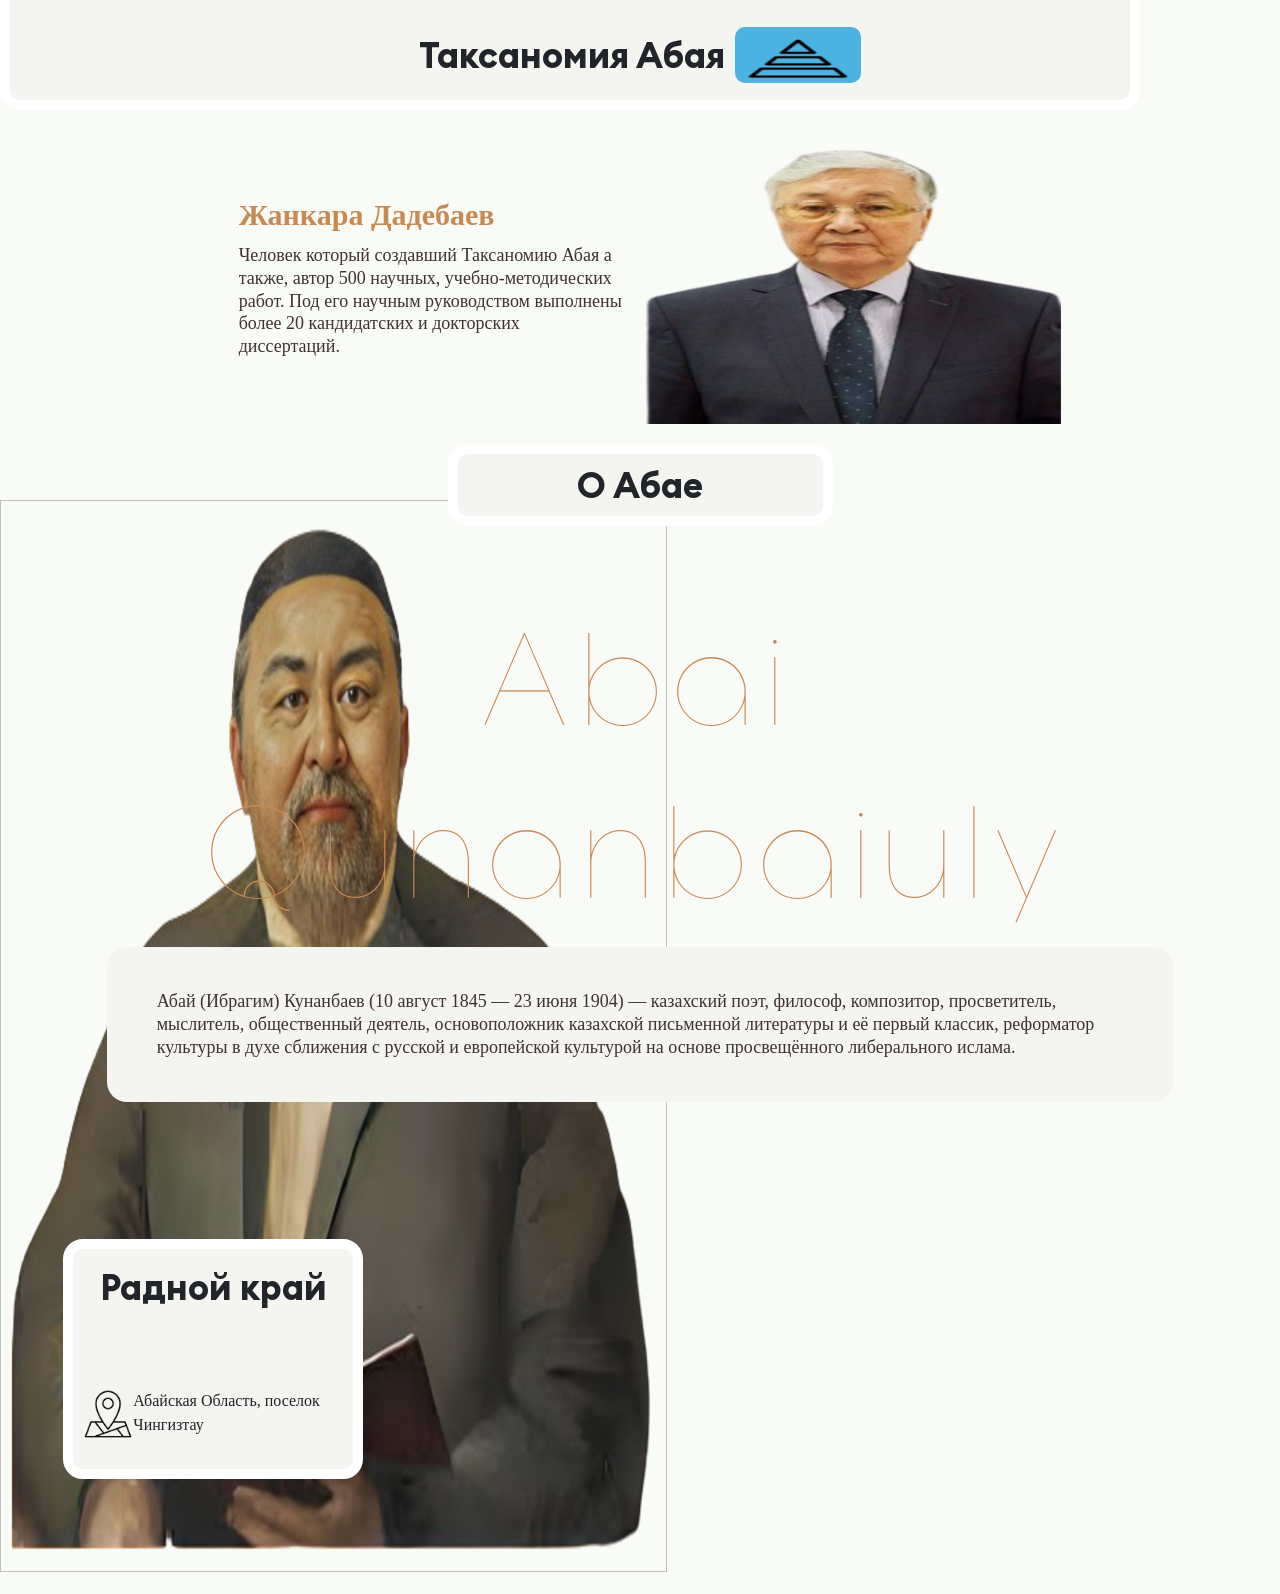
==== commit 99ce80a4: "Update index.html" ====
--- a/index.html
+++ b/index.html
@@ -49,13 +49,13 @@
               <div class="offcanvas-body">
                 <ul class="navbar-nav justify-content-end flex-grow-1 pe-3">
                   <li class="nav-item">
-                    <a class="lang nav-link" href="javascript:FunMenuBtn()" id="Menu">Меню</a>
+                    <a class="lang nav-link" href="javascript:FunMenuBtn()" id="Menu">Литература</a>
                   </li>
                   <li class="nav-item">
                     <a class="lang nav-link" href="javascript:FunAboutUsBtn()" id="About">О Абае</a>
                   </li>
                   <li class="nav-item">
-                    <a class="lang nav-link" href="javascript:FunContacts()" id="Contacts">Контакты</a>
+                    <a class="lang nav-link" href="javascript:FunContacts()" id="Contacts">Слова Назидания</a>
                   </li>
                 </ul>
               </div>
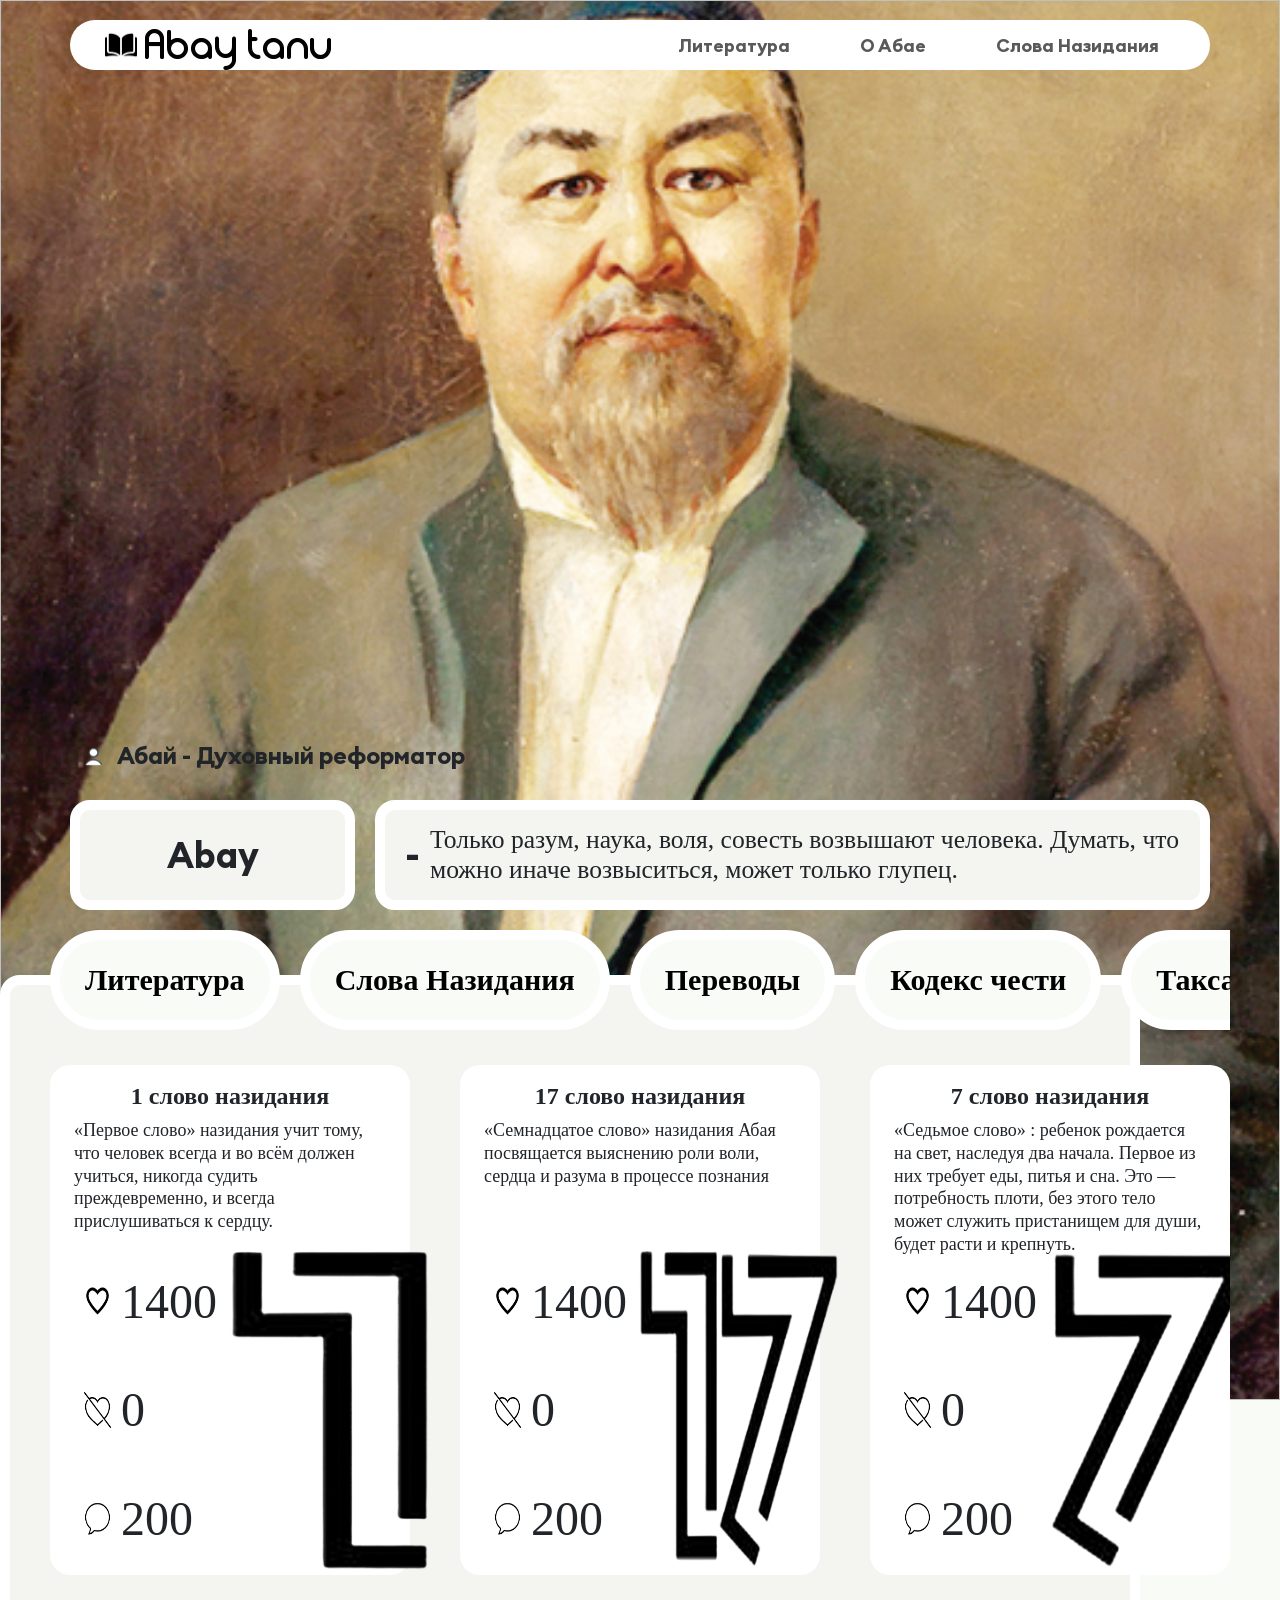
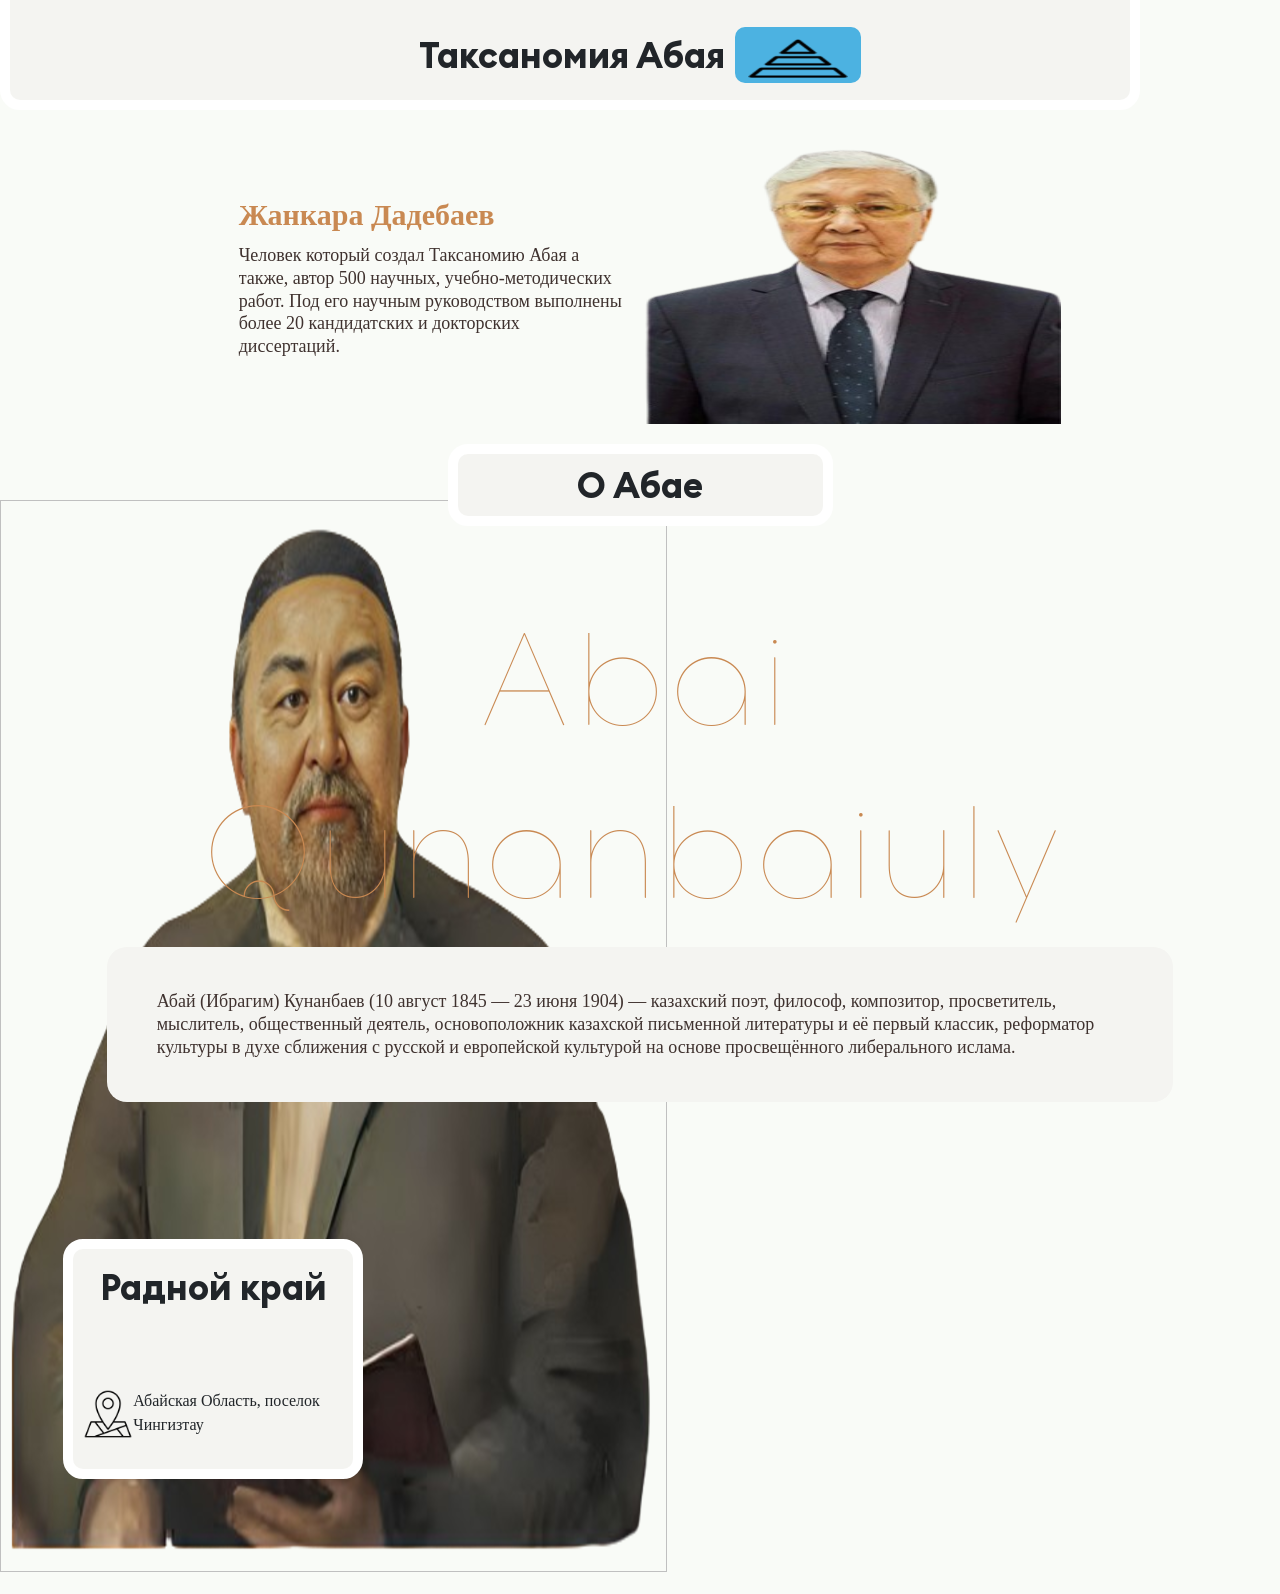
==== commit 89007cc9: "Update index.html" ====
--- a/index.html
+++ b/index.html
@@ -200,7 +200,7 @@
       <div class="row w-100 d-flex  flex-row justify-content-center align-items-center margin-b-20">
         <div class="col-lg-4 d-flex flex-column align-items-stretch flex-grow-0 flex-shrink-0 order-0 align-slef-stretch padding-0-20">
           <h1 class="lang bonus_title flex-grow-1 flex-shrink-0 order-0" id="event">Жанкара Дадебаев</h1>
-          <p class="lang flex-grow-1 flex-shrink-0 order-1 bonus_description" style="color: #3F322F!important;" id="event_des"> Человек который создавший Таксаномию Абая а также, автор 500 научных, учебно-методических работ. Под его научным руководством выполнены более 20 кандидатских и докторских диссертаций.</p>
+          <p class="lang flex-grow-1 flex-shrink-0 order-1 bonus_description" style="color: #3F322F!important;" id="event_des"> Человек который создал Таксаномию Абая а также, автор 500 научных, учебно-методических работ. Под его научным руководством выполнены более 20 кандидатских и докторских диссертаций.</p>
         </div>
         <img class="col-lg-4 flex-grow-0 flex-shrink-0 order1" src="images/bonus_card.png" style="width: 416px!important; height: 294px!important;">
       </div>
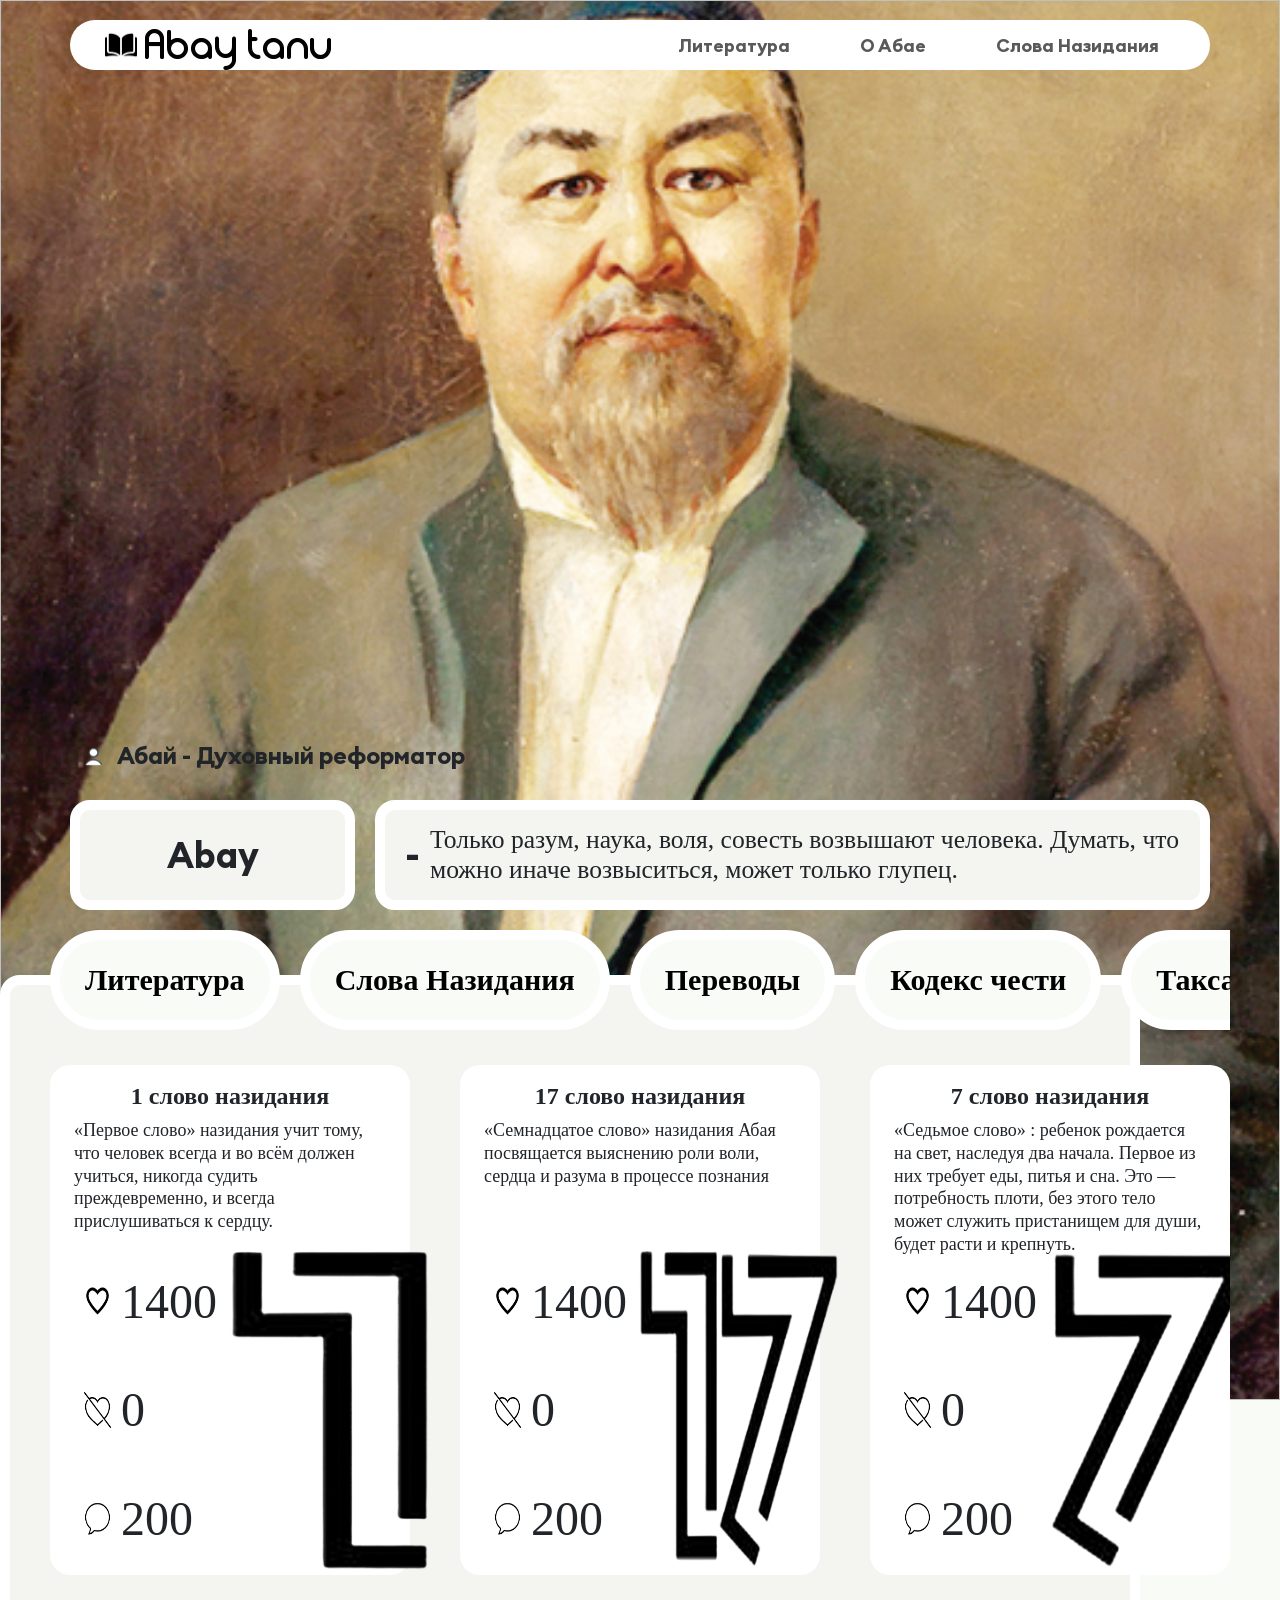
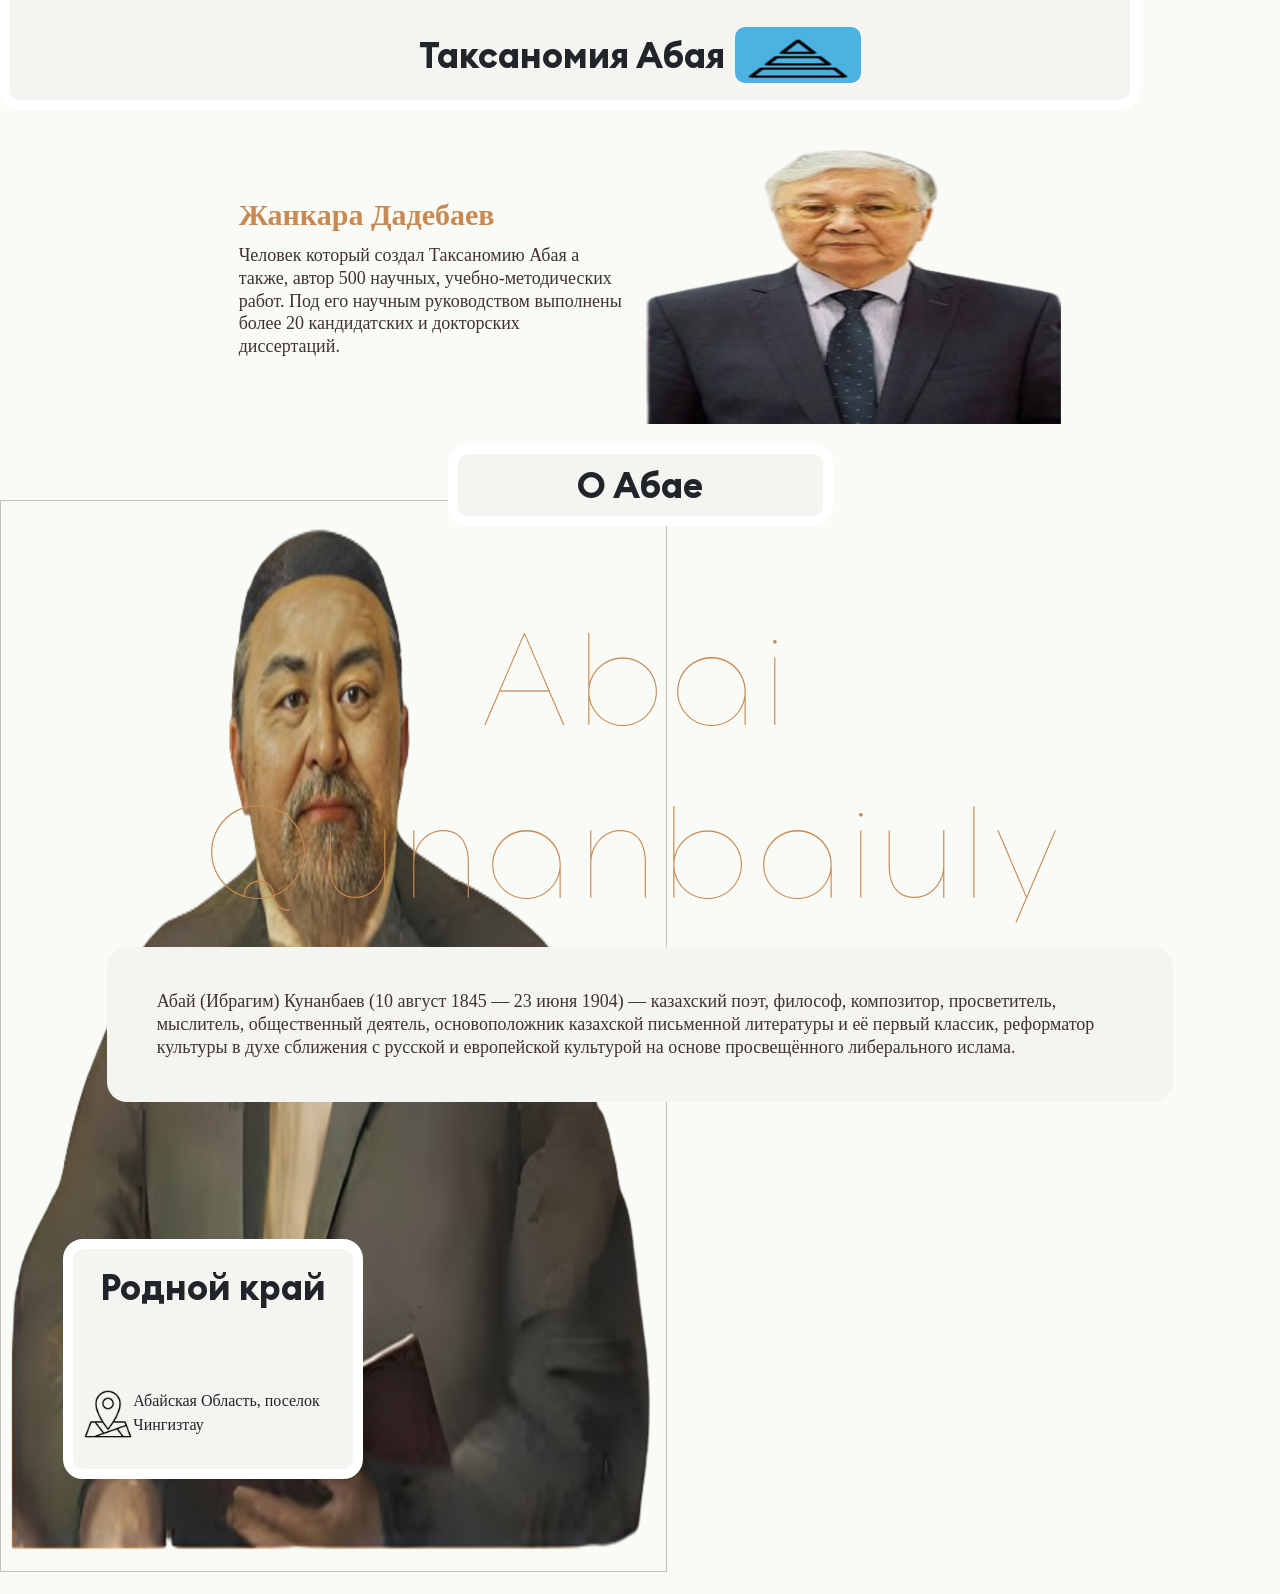
==== commit 672216a1: "Update index.html" ====
--- a/index.html
+++ b/index.html
@@ -215,7 +215,7 @@
       <div class="row margin-b-20" id="contacts_panel">
         <div class="col-md-4 position-absolute d-flex flex-column justify-content-center h-100 align-items-center">
           <div class="d-flex flex-column justify-content-between align-items-center box" id="contacts_box">
-            <h1 class="d-flex align-items-center flex-grow-0 flex-shrink-0 order-0 align-self-stretcg"><div class="lang" id="Contacts2">Радной край</div></h1>
+            <h1 class="d-flex align-items-center flex-grow-0 flex-shrink-0 order-0 align-self-stretcg"><div class="lang" id="Contacts2">Родной край</div></h1>
             <div class="d-flex flex-column align-items-start flex-grow-0 flex-shrink-0 order-1 align-self-stretch">
               <div class="d-flex flex-row align-tems-center flex-grow-0 flex-shrink-0 order-0 align-slef-stretch margin-b-10">
                 <img src="images/location.png" width="50" height="50">
